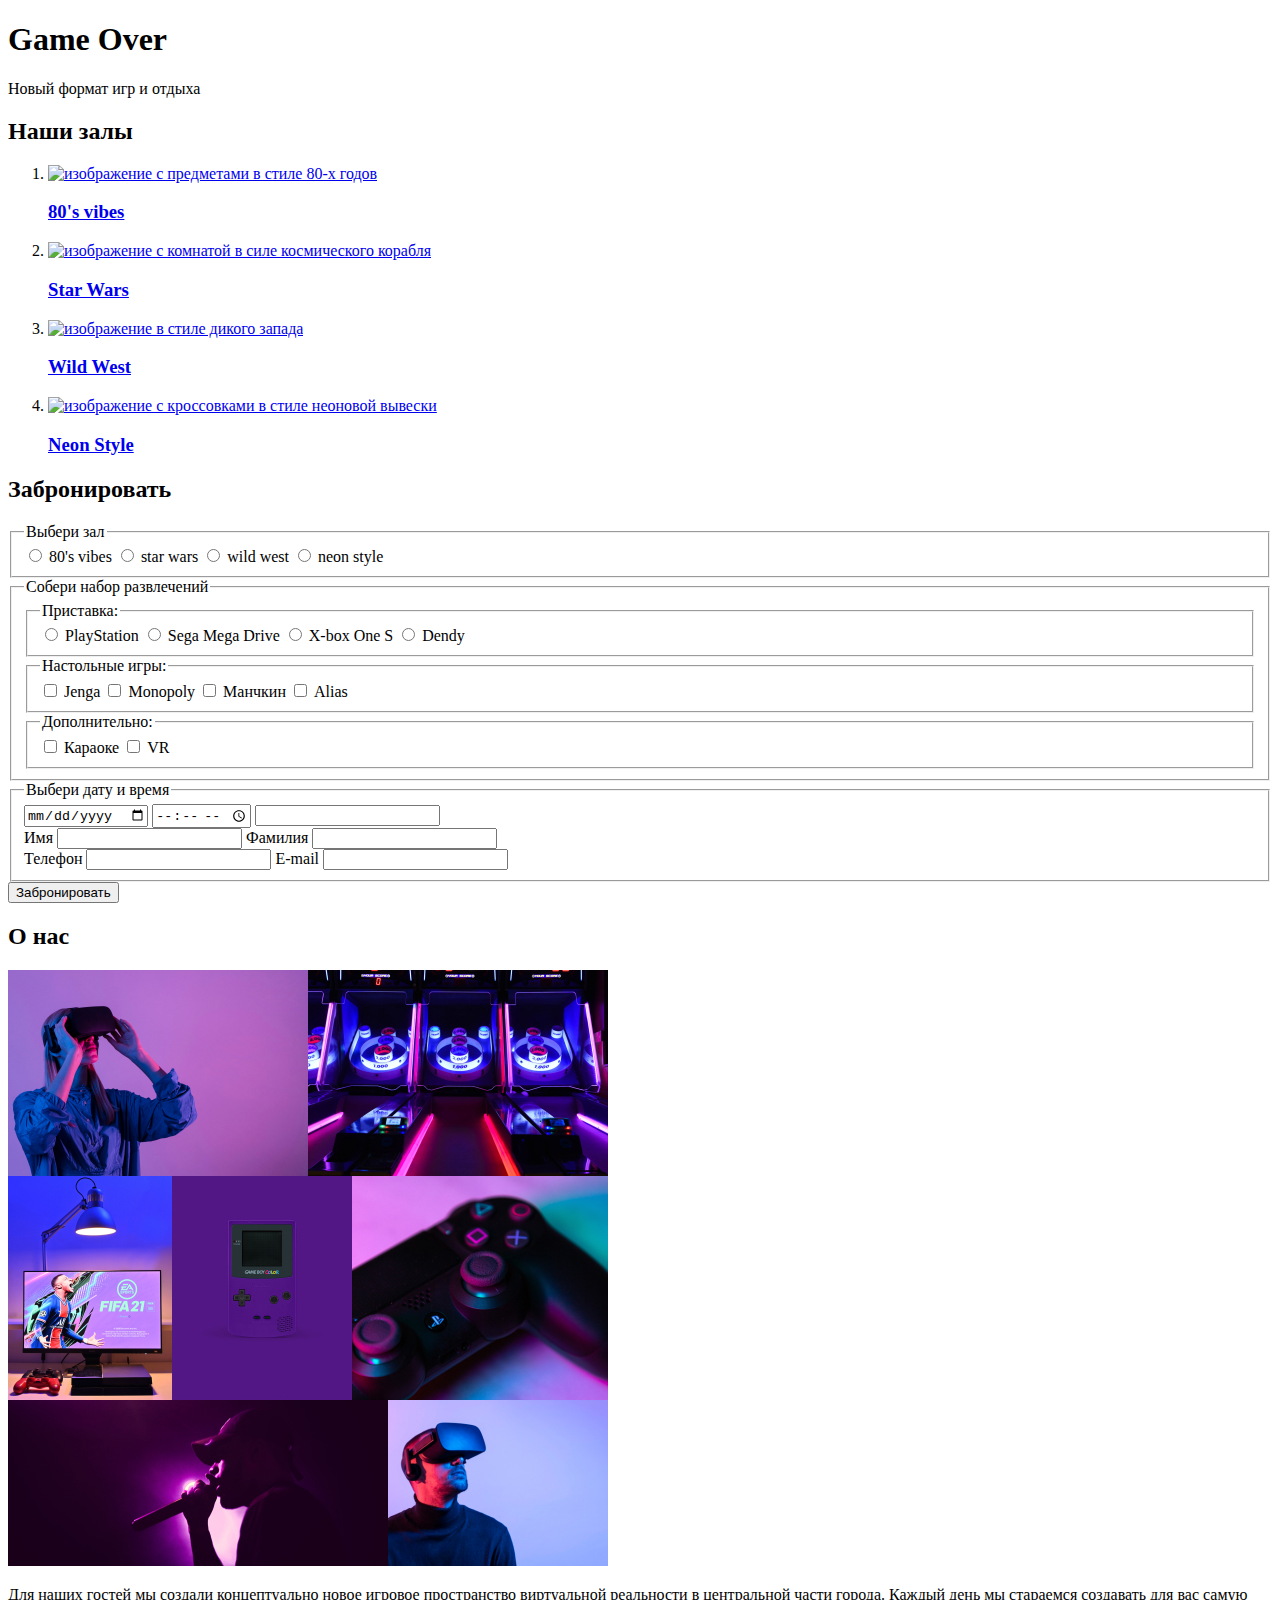
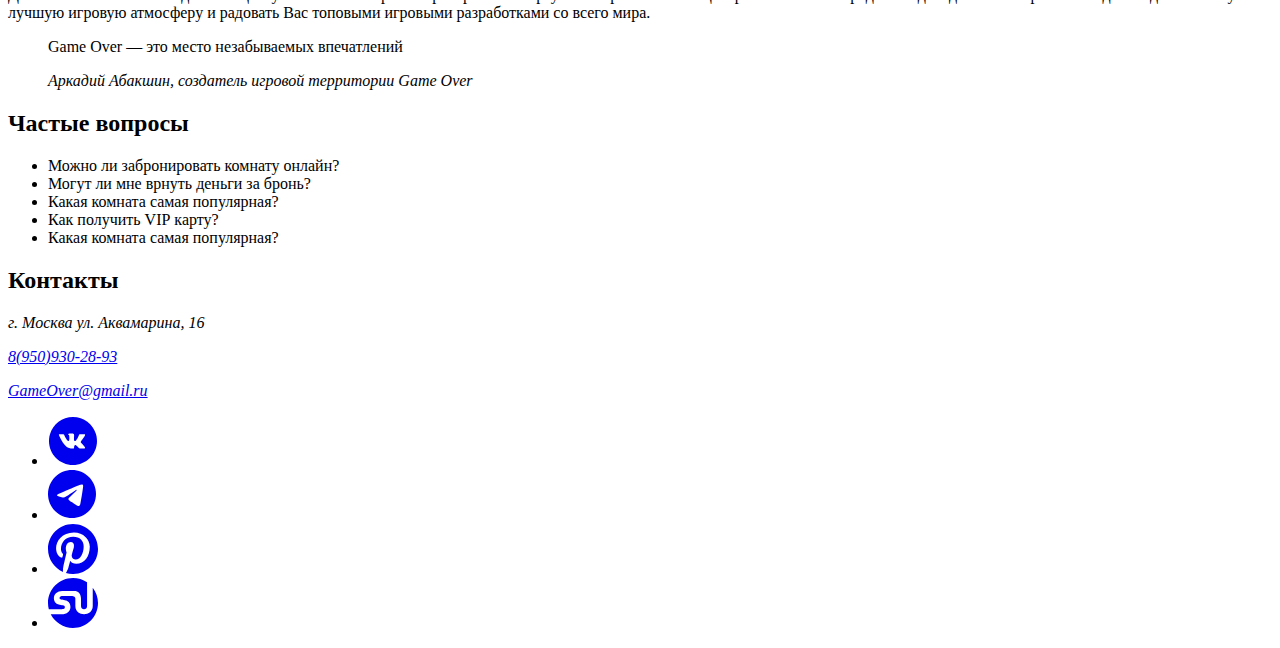
==== index.html @ f673a7e8 "commit" ====
<!DOCTYPE html>
<html lang="ru">

<head>
  <meta charset="utf-8">
  <link type="image/svg+xml" rel="icon" href="./image/favicon.svg">
  <title>Game Over - игровое пространство виртуальной реальности</title>
  <link rel="stylesheet" href="./styles/style.css">
</head>

<body>
  <header class="header">
    <div class="container">
      <!--здесь будет меню-->
    </div>
  </header>

  <main>
    <section class="hero">
      <div class=" container hero__container">
        <h1 class="hero__title">Game Over</h1>
        <p class="hero__description">Новый формат игр и отдыха</p>
      </div>
    </section>

    <section class="halls">
      <div class="container">
        <h2 class="halls__title">Наши залы</h2>

        <ol class="halls__list">
          <li class="halls__item card">
            <a class="card__link" href="./halls/vibes.html">
              <img class="card__image" src="./image/halls_vibes.jpg" alt=" изображение с предметами в стиле 80-х годов" width="1180" height="710">
              <h3 class="card__title" lang="en">80's vibes</h3>
            </a>
          </li>
  
          <li class="halls__item card">
            <a class="card__link" href="./halls/starwars.html">
              <img class="card__image" src="./image/halls_starwars.jpg" alt=" изображение с комнатой в силе космического корабля" width="1180" height="710">
              <h3 class="card__title" lang="en">Star Wars</h3>
              </a>
          </li>
  
          <li class="halls__item card">
            <a class="card__link" href="./halls/wildwest.html">
              <img class="card__image" src="./image/halls_wildwest.jpg" alt=" изображение в стиле дикого запада" width="1180" height="710">
              <h3 class="card__title" lang="en">Wild West</h3>
              </a>
          </li>
  
          <li class="halls__item card">
            <a class="card__link" href="./halls/neon.html">
              <img class="card__image" src="./image/halls_neon.jpg" alt=" изображение с кроссовками в стиле неоновой вывески" width="1180" height="710">
              <h3 class="card__title" lang="en">Neon Style</h3>
              </a>
          </li>
        </ol>
      </div>
    </section>

    <section class="reservation">
      <div class="container">
        <h2 class="reservation__title">Забронировать</h2>

        <form  class="reservation__form" action="https://jsonplaceholder.typicode.com/posts" method="POST">
  
          <fieldset class="halls-choice">
            <legend class="halls-choice__title">Выбери зал</legend>
  
            <input class="halls-choice__input" type="radio" id="80s-room" name="room" value="80s-vibes">
            <label class="halls-choice__label" for="80s-room" lang="en">80's vibes</label>
  
            <input class="halls-choice__input" type="radio" id="star-room" name="room" value="star-wars">
            <label class="halls-choice__label" for="star-room" lang="en">star wars</label>
  
            <input class="halls-choice__input" type="radio" id="wild-room" name="room" value="wild-west">
            <label class="halls-choice__label" for="wild-room" lang="en">wild west</label>
  
            <input class="halls-choice__input" type="radio" id="neon-room" name="room" value="neon-style">
            <label class="halls-choice__label" for="neon-room" lang="en">neon style</label>
          </fieldset>
  
          <fieldset class="amusement-choice">
            <legend class="amusement-choice__title">Собери набор развлечений</legend>
            <fieldset class="console">
              <legend class="console__title">Приставка:</legend>
  
              <input class="console__input" type="radio" id="ps-console" name="game-console" value="play-station">
              <label class="console__label" for="ps-console" lang="en">PlayStation</label>
  
              <input class="console__input" type="radio" id="sega-console" name="game-console" value="sega">
              <label class="console__label" for="sega-console" lang="en">Sega Mega Drive</label>
  
              <input class="console__input" type="radio" id="xbox-console" name="game-console" value="x-box">
              <label class="console__label" for="xbox-console" lang="en">X-box One S</label>
  
              <input class="console__input" type="radio" id="dendy-console" name="game-console" value="dendy">
              <label class="console__label" for="dendy-console" lang="en">Dendy</label>
            </fieldset>
  
            <fieldset class="tabletop-game">
              <legend class="tabletop-game__title">Настольные игры:</legend>
  
              <input class="tabletop-game__input" type="checkbox" id="jenga-game" name="tabletop-game" value="jenga">
              <label class="tabletop-game__label" for="jenga-game" lang="en">Jenga</label>
  
              <input class="tabletop-game__input" type="checkbox" id="monopoly-game" name="tabletop-game" value="monopoly">
              <label class="tabletop-game__label" for="monopoly-game" lang="en">Monopoly</label>
  
              <input class="tabletop-game__input" type="checkbox" id="munchkin-game" name="tabletop-game" value="munchkin">
              <label class="tabletop-game__label" for="munchkin-game">Манчкин</label>
  
              <input class="tabletop-game__input" type="checkbox" id="alias-game" name="tabletop-game" value="alias">
              <label class="tabletop-game__label" for="alias-game" lang="en">Alias</label>
            </fieldset>
  
            <fieldset class="extra">
              <legend class="extra__title">Дополнительно:</legend>
  
              <input class="extra__input" type="checkbox" id="karaoke-extra" name="extra" value="karaoke">
              <label class="extra__label" for="karaoke-extra">Караоке</label>
  
              <input class="extra__input" type="checkbox" id="vr-extra" name="extra" value="vr">
              <label class="extra__label" for="vr-extra" lang="en">VR</label>
            </fieldset>
          </fieldset>
  
          <fieldset class="date-choice">
            <legend class="date-choice__title">Выбери дату и время</legend>
  
            <div class="date-choice__date">
              <input class="date-choice__date__input" type="date" name="date" required>
              <input class="date-choice__date__input" type="time" name="time" required>
              <input class="date-choice__date__input" type="number" name="person-number" required>
            </div>
  
            <div class="date-choice__name">
              <label class="date-choice__name__label" for="name">Имя</label>
              <input class="date-choice__name__input" type="text" id="name" name="name" required>
  
              <label class="date-choice__name__label" for="surname">Фамилия</label>
              <input class="date-choice__name__input" type="text" id="surname" name="surname" required>
            </div>
  
            <div class="date-choice__contacts">
              <label class="date-choice__contacts__label" for="tel">Телефон</label>
              <input class="date-choice__contacts__input" type="tel" id="tel" name="tel" required>
  
              <label class="date-choice__contacts__label" for="email" lang="en">E-mail</label>
              <input class="date-choice__contacts__input" type="email" id="email" name="email" required>
            </div>
          </fieldset>
  
          <button class="reservation__form__button" type="submit">Забронировать</button>
        </form>
      </div>
    </section>

    <section class="about">
      <div class="container">
        <h2 class="about__title">О нас</h2>

        <img class="about__image" src="./image/about_collage.jpg" alt="коллаж с изображениями игровых приставок и людей" width="600" height="596"> 

        <div class="about__description">
          <p class="about__text">Для наших гостей мы создали концептуально новое игровое пространство виртуальной реальности в центральной части города.
          
          Каждый день мы стараемся создавать для вас самую лучшую игровую атмосферу и радовать Вас топовыми игровыми разработками со всего мира.
          </p>
          
          <blockquote class="blockquote">
            <div class="blockquote__quote">
              <p class="quote"><span lang="en">Game Over</span> —
                это место 
                незабываемых 
                впечатлений
              </p>
            </div>
  
            <div class="blockquote__cite">
              <cite class="cite">Аркадий Абакшин,
                создатель игровой 
                территории <span class ="text-case" lang="en">Game Over</span></cite>
            </div>
          </blockquote>
        </div>
      </div>
    </section>

    <section class="faq">
      <div class="container">
        <h2 class="faq__title">Частые вопросы</h2>

        <ul class="faq__list">
          <li class="faq__item">Можно ли забронировать комнату онлайн?</li>
          <li class="faq__item">Могут ли мне врнуть деньги за бронь?</li>
          <li class="faq__item">Какая комната самая популярная?</li>
          <li class="faq__item">Как получить <span lang="en">VIP</span> карту?</li>
          <li class="faq__item">Какая комната самая популярная?</li>
        </ul>
      </div>
    </section>
  </main>

  <footer class="footer">
    <div class="container">
      <h2 class="footer__title">Контакты</h2>

      <address class="address">
        <p class="address__location">г. Москва
          ул. Аквамарина, 16</p>
        <p class="address__tel" ><a class="address__link" href="tel:89509302893">8(950)930-28-93</a></p>
        <p class="address__email" ><a class="address__link" href="mailto:gameover@gmail.ru" lang="en">GameOver@gmail.ru</a></p>
      </address>
  
      <div class="social">
        <ul class="social__list">
          <li class="social__item">
            <a class="social__link" href="https://vk.com" target="_blank">
              <svg width="50" height="50" viewbox="0 0 50 50" fill="currentColor" xmlns="http://www.w3.org/2000/svg">
                <path d="M24.9999 1C11.7449 1 0.999878 11.745 0.999878 25C0.999878 38.255 11.7449 49 24.9999 49C38.2549 49 48.9999 38.255 48.9999 25C48.9999 11.745 38.2549 1 24.9999 1ZM34.2299 28.0775C34.2299 28.0775 36.3524 30.1725 36.8749 31.145C36.8899 31.165 36.8974 31.185 36.9024 31.195C37.1149 31.5525 37.1649 31.83 37.0599 32.0375C36.8849 32.3825 36.2849 32.5525 36.0799 32.5675H32.3299C32.0699 32.5675 31.5249 32.5 30.8649 32.045C30.3574 31.69 29.8574 31.1075 29.3699 30.54C28.6424 29.695 28.0124 28.965 27.3774 28.965C27.2967 28.9649 27.2166 28.9775 27.1399 29.0025C26.6599 29.1575 26.0449 29.8425 26.0449 31.6675C26.0449 32.2375 25.5949 32.565 25.2774 32.565H23.5599C22.9749 32.565 19.9274 32.36 17.2274 29.5125C13.9224 26.025 10.9474 19.03 10.9224 18.965C10.7349 18.5125 11.1224 18.27 11.5449 18.27H15.3324C15.8374 18.27 16.0024 18.5775 16.1174 18.85C16.2524 19.1675 16.7474 20.43 17.5599 21.85C18.8774 24.165 19.6849 25.105 20.3324 25.105C20.4538 25.1036 20.573 25.0727 20.6799 25.015C21.5249 24.545 21.3674 21.5325 21.3299 20.9075C21.3299 20.79 21.3274 19.56 20.8949 18.97C20.5849 18.5425 20.0574 18.38 19.7374 18.32C19.8669 18.1413 20.0375 17.9964 20.2349 17.8975C20.8149 17.6075 21.8599 17.565 22.8974 17.565H23.4749C24.5999 17.58 24.8899 17.6525 25.2974 17.755C26.1224 17.9525 26.1399 18.485 26.0674 20.3075C26.0449 20.825 26.0224 21.41 26.0224 22.1C26.0224 22.25 26.0149 22.41 26.0149 22.58C25.9899 23.5075 25.9599 24.56 26.6149 24.9925C26.7003 25.0461 26.799 25.0746 26.8999 25.075C27.1274 25.075 27.8124 25.075 29.6674 21.8925C30.2395 20.8681 30.7366 19.8037 31.1549 18.7075C31.1924 18.6425 31.3024 18.4425 31.4324 18.365C31.5283 18.3161 31.6347 18.2912 31.7424 18.2925H36.1949C36.6799 18.2925 37.0124 18.365 37.0749 18.5525C37.1849 18.85 37.0549 19.7575 35.0224 22.51L34.1149 23.7075C32.2724 26.1225 32.2724 26.245 34.2299 28.0775Z"/>
              </svg>              
            </a>
          </li>
  
          <li class="social__item">
            <a class="social__link" href="https://telegram.org" target="_blank">
              <svg width="50" height="50" viewbox="0 0 50 50" fill="currentColor" xmlns="http://www.w3.org/2000/svg">
                <path d="M47.9999 24C47.9999 30.3652 45.4713 36.4697 40.9704 40.9706C36.4696 45.4714 30.3651 48 23.9999 48C17.6347 48 11.5302 45.4714 7.02932 40.9706C2.52844 36.4697 -0.00012207 30.3652 -0.00012207 24C-0.00012207 17.6348 2.52844 11.5303 7.02932 7.02944C11.5302 2.52856 17.6347 0 23.9999 0C30.3651 0 36.4696 2.52856 40.9704 7.02944C45.4713 11.5303 47.9999 17.6348 47.9999 24ZM24.8609 17.718C22.5269 18.69 17.8589 20.7 10.8629 23.748C9.72888 24.198 9.13188 24.642 9.07788 25.074C8.98788 25.803 9.90288 26.091 11.1479 26.484L11.6729 26.649C12.8969 27.048 14.5469 27.513 15.4019 27.531C16.1819 27.549 17.0489 27.231 18.0059 26.571C24.5429 22.158 27.9179 19.929 28.1279 19.881C28.2779 19.845 28.4879 19.803 28.6259 19.929C28.7669 20.052 28.7519 20.289 28.7369 20.352C28.6469 20.739 25.0559 24.075 23.1989 25.803C22.6199 26.343 22.2089 26.724 22.1249 26.811C21.9399 27 21.7519 27.1861 21.5609 27.369C20.4209 28.467 19.5689 29.289 21.6059 30.633C22.5869 31.281 23.3729 31.812 24.1559 32.346C25.0079 32.928 25.8599 33.507 26.9639 34.233C27.2429 34.413 27.5129 34.608 27.7739 34.794C28.7669 35.502 29.6639 36.138 30.7649 36.036C31.4069 35.976 32.0699 35.376 32.4059 33.576C33.2009 29.325 34.7639 20.118 35.1239 16.323C35.1458 16.0075 35.1328 15.6906 35.0849 15.378C35.0566 15.1258 34.9346 14.8934 34.7429 14.727C34.4699 14.5386 34.1445 14.4409 33.8129 14.448C32.9129 14.463 31.5239 14.946 24.8609 17.718Z"/>
              </svg>              
            </a>
          </li>
  
          <li class="social__item">
            <a class="social__link" href="https://ru.pinterest.com/" target="_blank">
              <svg width="50" height="50" viewbox="0 0 50 50" fill="currentColor" xmlns="http://www.w3.org/2000/svg">
                <path d="M25.0005 0C11.1947 0 -0.000152588 11.1936 -0.000152588 25.0006C-0.000152588 35.2378 6.15562 44.0314 14.9646 47.8981C14.8941 46.1526 14.9511 44.0558 15.3998 42.159C15.8806 40.1282 18.6165 28.5359 18.6165 28.5359C18.6165 28.5359 17.8178 26.9397 17.8178 24.5808C17.8178 20.8763 19.9652 18.1077 22.6383 18.1077C24.912 18.1077 26.0107 19.8154 26.0107 21.8609C26.0107 24.1468 24.5537 27.5635 23.8037 30.7327C23.1768 33.3859 25.1338 35.5481 27.7498 35.5481C32.4864 35.5481 35.6761 29.4647 35.6761 22.2558C35.6761 16.7782 31.9864 12.6769 25.2742 12.6769C17.6902 12.6769 12.9659 18.3321 12.9659 24.6487C12.9659 26.8282 13.6082 28.3635 14.6146 29.5513C15.0768 30.0981 15.1409 30.318 14.9736 30.9462C14.8537 31.4058 14.5781 32.5128 14.4646 32.9519C14.2986 33.5853 13.7857 33.8109 13.2127 33.5776C9.71972 32.1513 8.0928 28.3263 8.0928 24.0263C8.0928 16.9237 14.0819 8.40898 25.9601 8.40898C35.5056 8.40898 41.7877 15.316 41.7877 22.732C41.7877 32.5378 36.3351 39.8647 28.2979 39.8647C25.5998 39.8647 23.0607 38.4051 22.1909 36.7487C22.1909 36.7487 20.7396 42.5077 20.4325 43.6218C19.9024 45.5494 18.8646 47.4763 17.9159 48.9769C20.2162 49.6571 22.6024 50.0025 25.0011 50.0026C38.8063 50.0013 49.9998 38.8071 49.9998 25.0006C49.9998 11.1936 38.8063 0 25.0005 0Z"/>
              </svg>
            </a>
          </li>
  
          <li class="social__item">
            <a class="social__link" href="https://www.stumbleupon.com/" target="_blank">
              <svg width="50" height="50" viewbox="0 0 50 50" fill="currentColor" xmlns="http://www.w3.org/2000/svg">
                <path fill-rule="evenodd" clip-rule="evenodd" d="M44.7441 9.66919C48.1583 14.0494 50.0085 19.4463 49.9999 24.9999C49.9999 38.8051 38.805 49.9999 25.0006 49.9999C15.2871 49.9999 6.86597 44.4576 2.72751 36.3647H13.6237C18.816 36.3647 22.4429 33.566 22.4429 29.0923C22.4429 19.6108 11.5051 23.4737 11.5051 20.1089C11.5051 18.4878 12.8057 17.898 15.1858 17.898H22.7692C24.8711 17.898 27.3435 18.275 27.3435 20.5685V28.1243C27.3435 33.5955 31.6159 36.364 36.0441 36.364C40.548 36.364 44.7435 33.5955 44.7435 28.1243V9.66919H44.7441Z"/>
                <path fill-rule="evenodd" clip-rule="evenodd" d="M25.0005 2.43241e-05C30.0173 -0.00698868 34.919 1.50262 39.0626 4.33079V28.3013C39.0626 29.9628 37.7037 31.3224 36.0447 31.3224C34.3838 31.3224 33.0261 29.9628 33.0261 28.3013V21.1186C33.0261 15.3846 30.1242 12.9994 26.3447 12.9994H14.0441C9.59088 12.9994 5.89665 15.834 5.89665 20.3289C5.89665 22.6289 6.8819 25.9994 11.5415 26.8353C15.337 27.5186 16.8351 27.3199 16.8351 29.3506C16.8351 31.3224 14.6261 31.3224 11.7101 31.3224H0.808189C0.269676 29.2582 -0.0019826 27.1334 -0.000143311 25C-0.000143311 11.1981 11.196 2.43241e-05 25.0005 2.43241e-05Z"/>
              </svg>
            </a>
          </li>
        </ul>
      </div>
    </div>
  </footer>
</body>
</html>
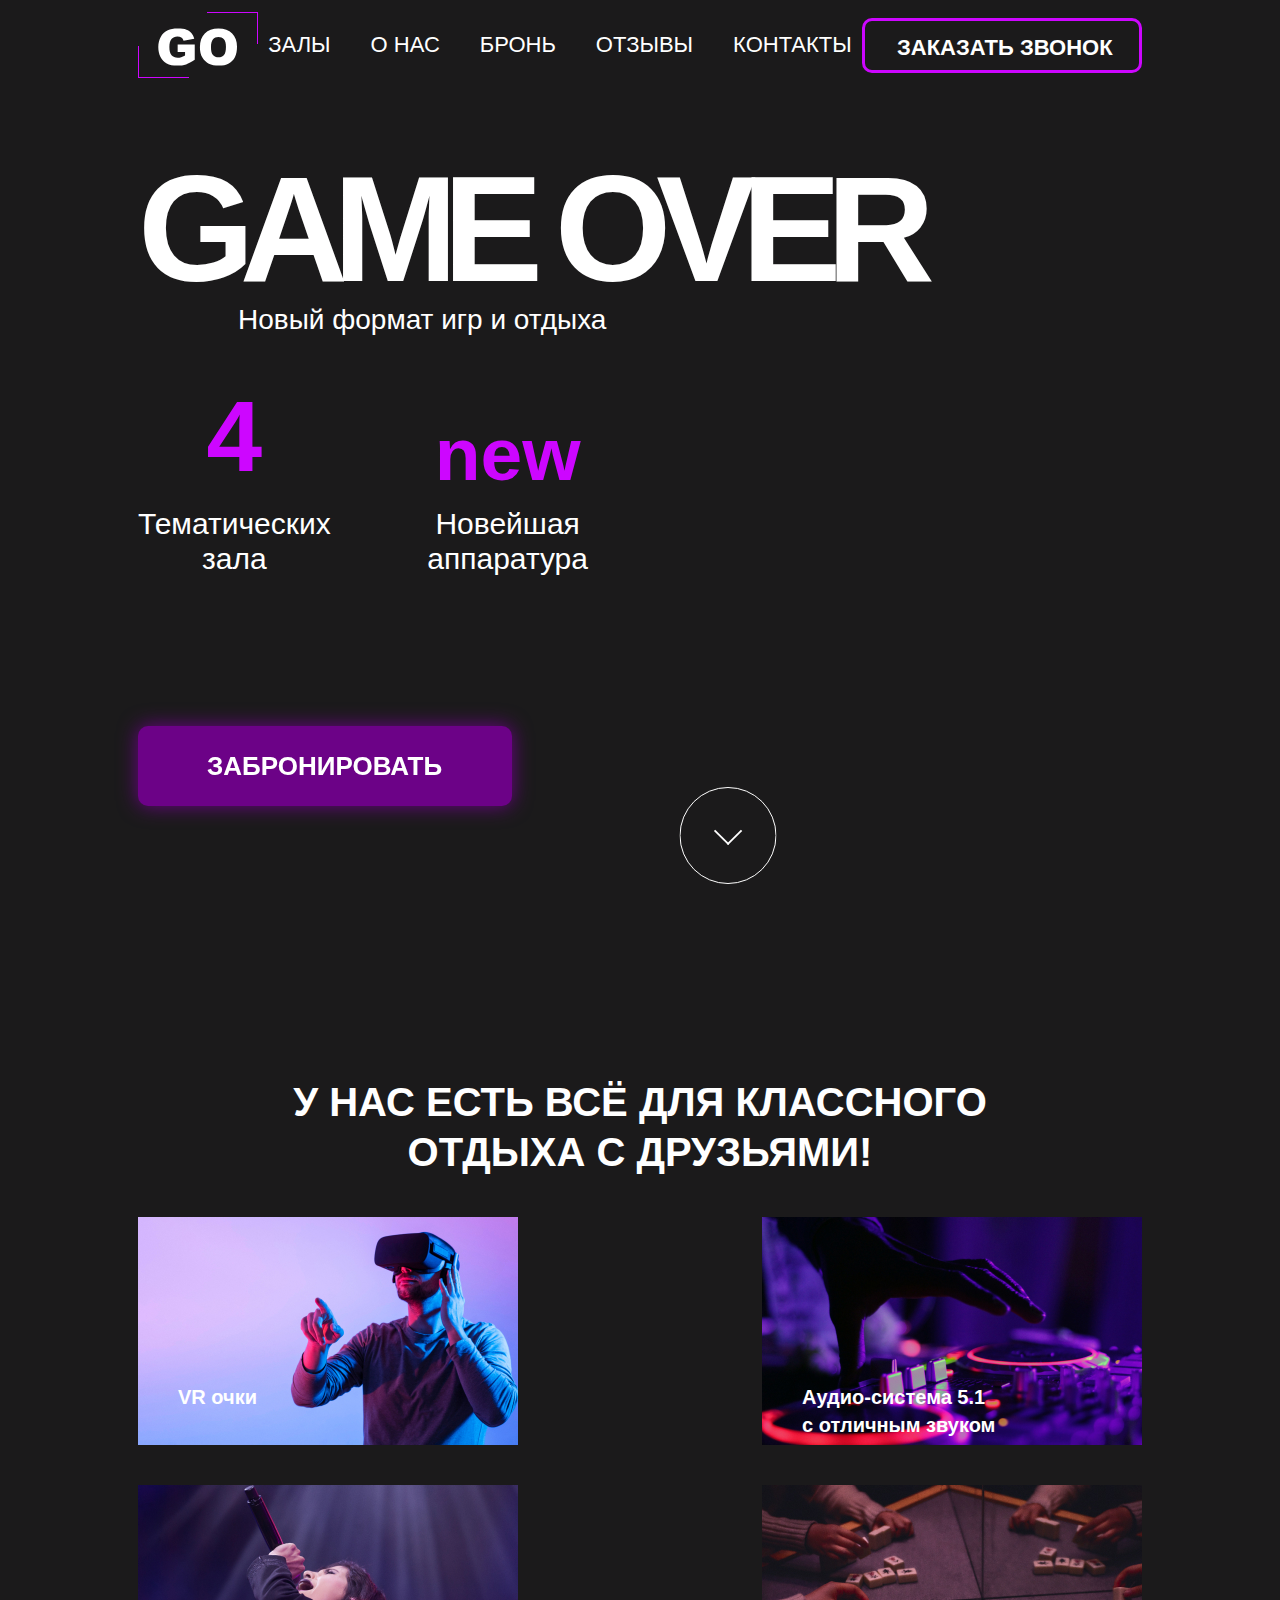
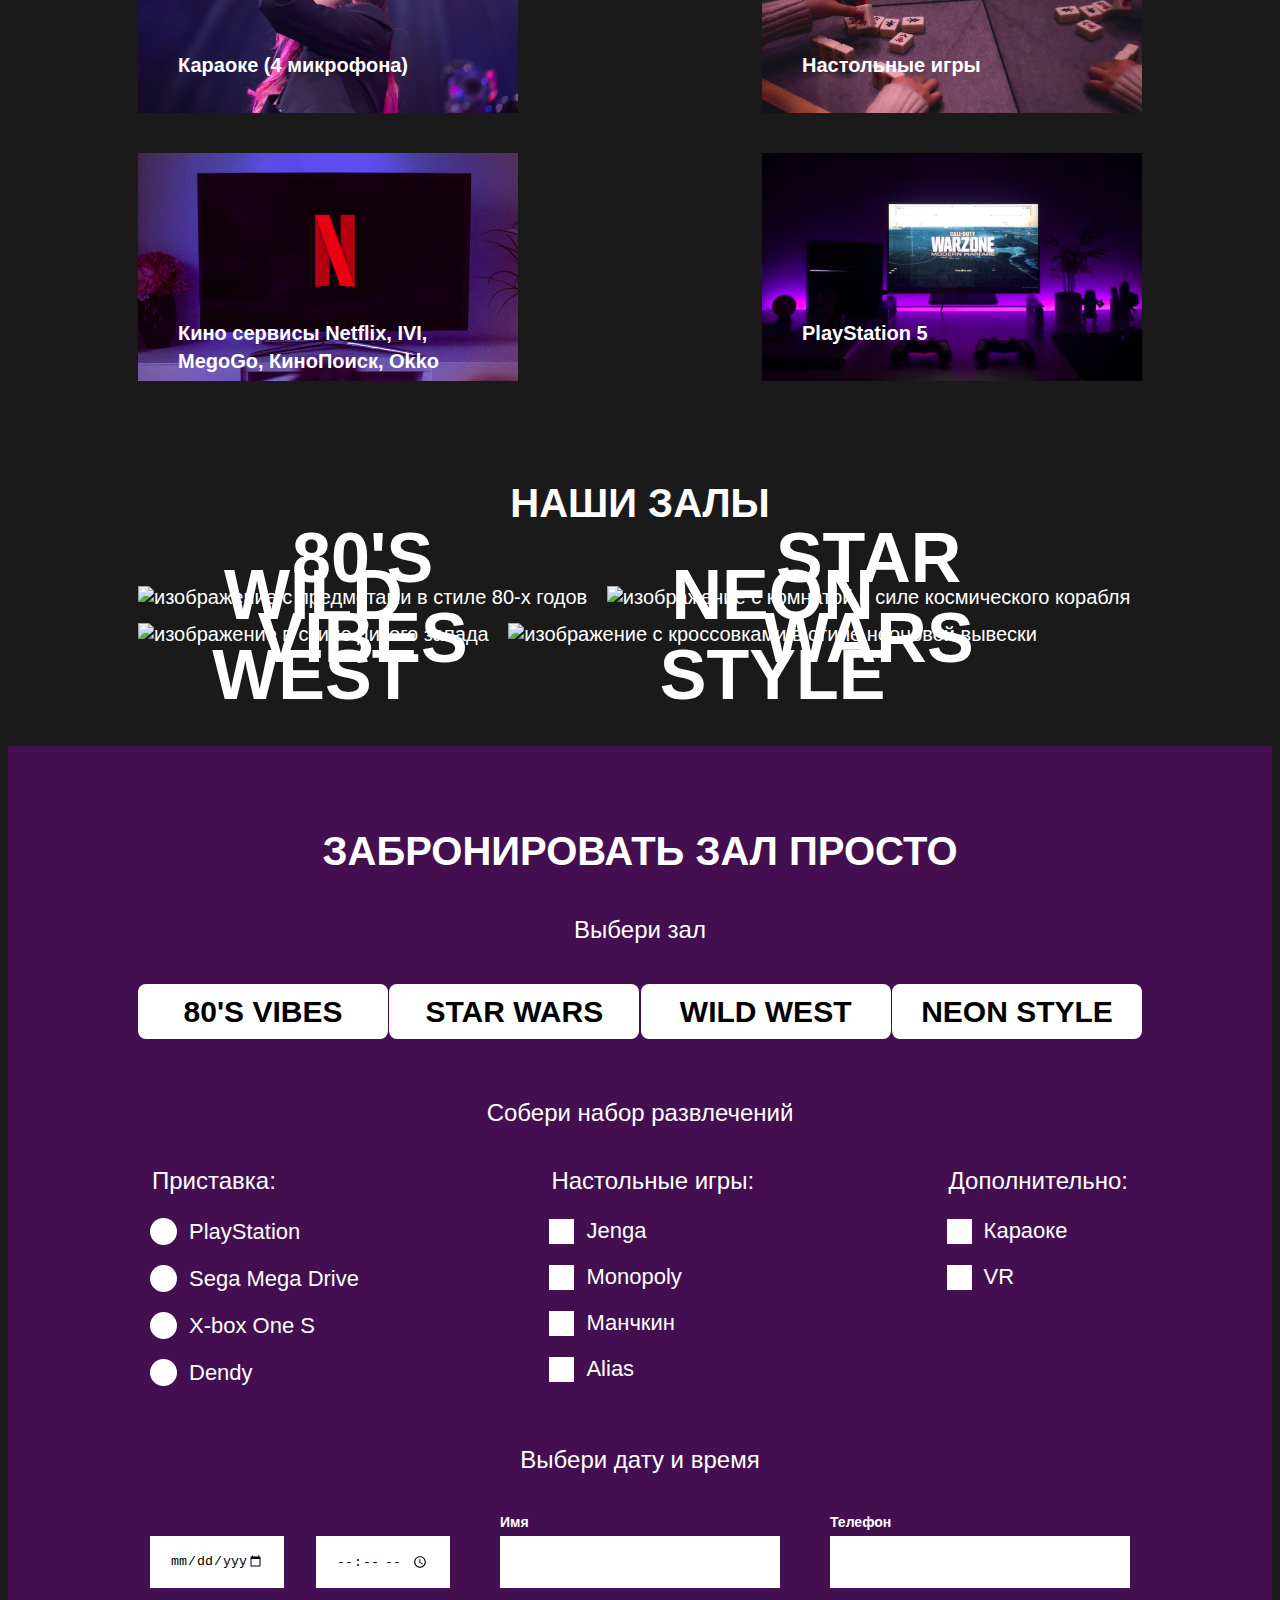
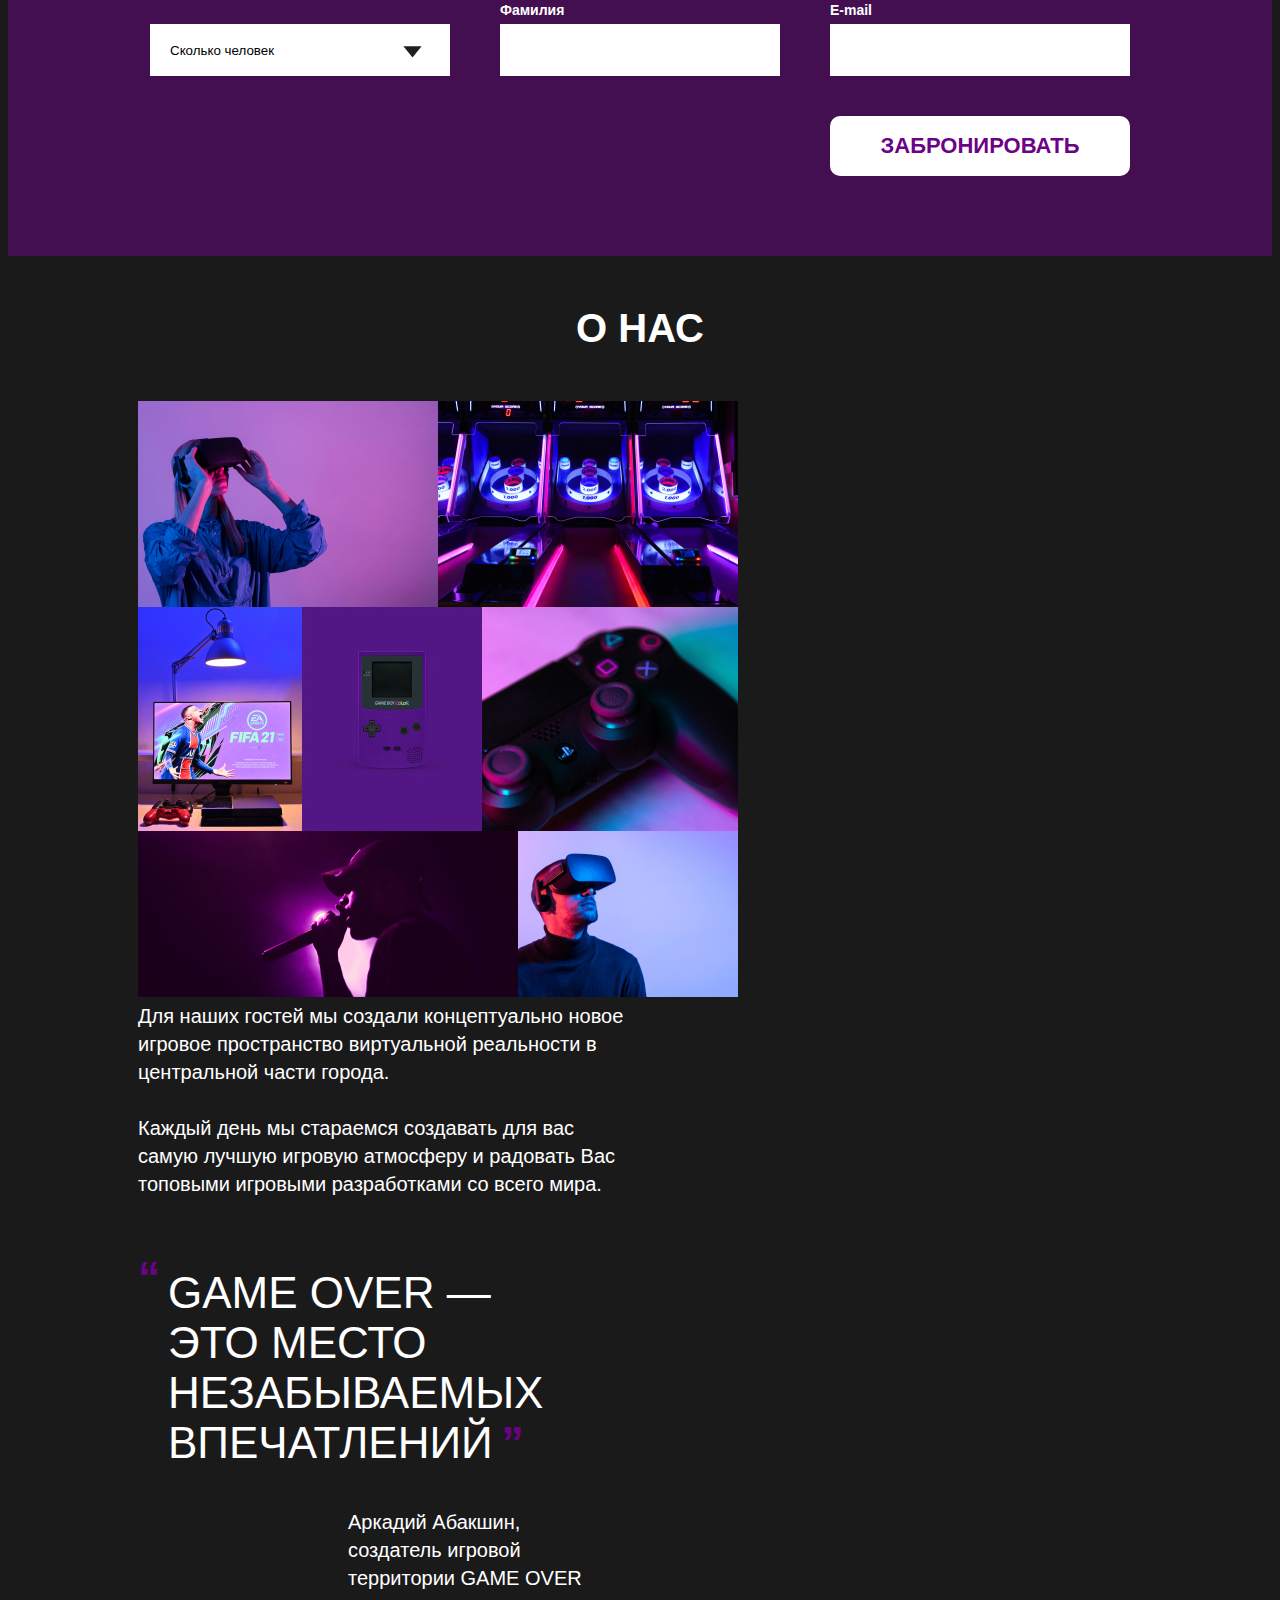
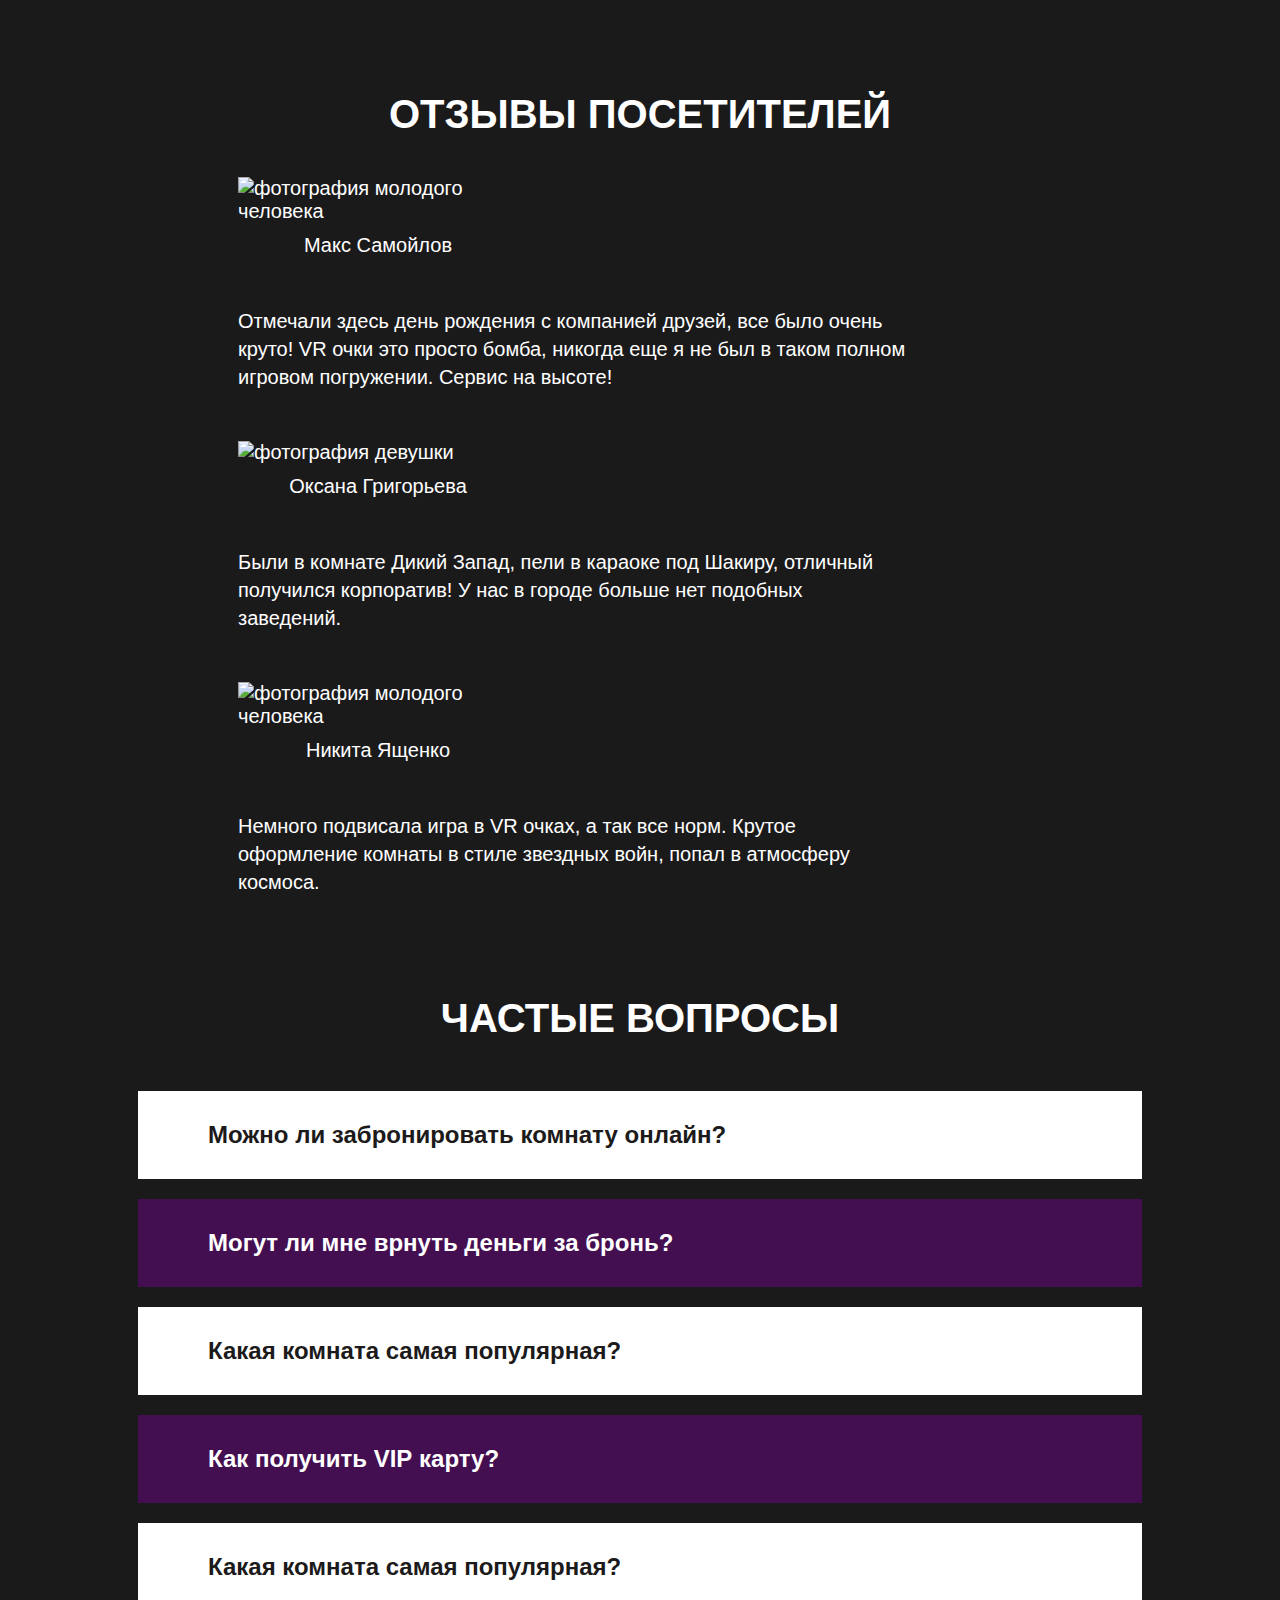
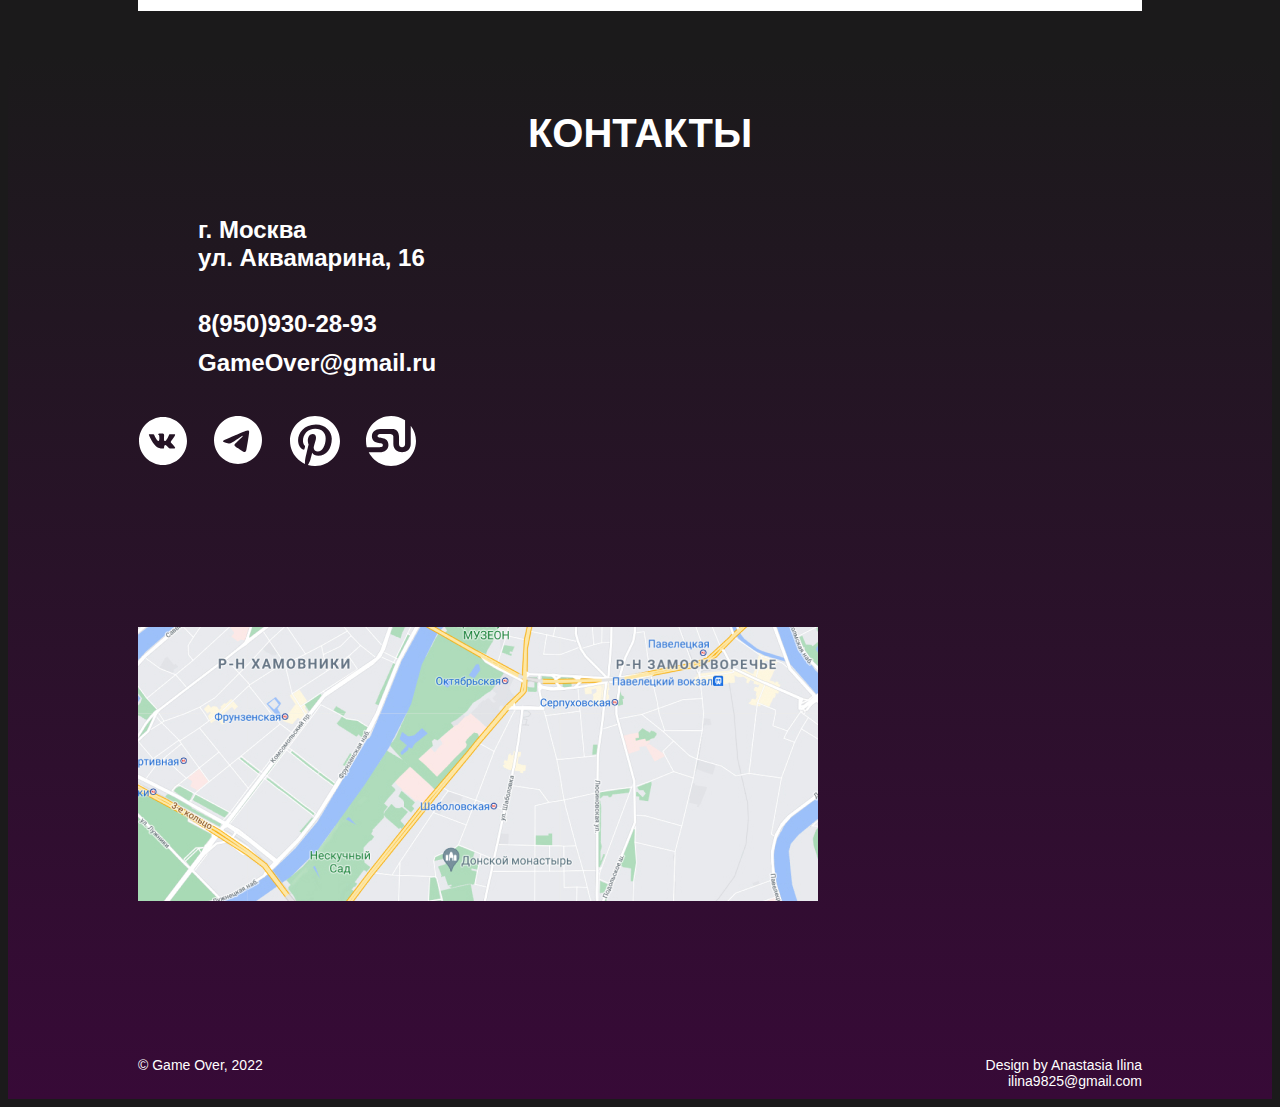
==== commit c86c6f35: "commit" ====
--- a/index.html
+++ b/index.html
@@ -10,20 +10,109 @@
 
 <body>
   <header class="header">
-    <div class="container">
-      <!--здесь будет меню-->
+    <div class="container header__container">
+      <img class="header__logo" src="./image/header_logo.svg" alt="логотип сайта" width="120" height="66">
+
+      <nav class="header__navigation navigation">
+        <ul class="navigation__list">
+          <li class="navigation__item"><a class="navigation__link" href="#navigation-halls">Залы</a></li>
+          <li class="navigation__item"><a class="navigation__link" href="#navigation-about">О нас</a></li>
+          <li class="navigation__item"><a class="navigation__link" href="#navigation-reservation">Бронь</a></li>
+          <li class="navigation__item"><a class="navigation__link" href="#navigation-feedback">Отзывы</a></li>
+          <li class="navigation__item"><a class="navigation__link" href="#navigation-contacts">Контакты</a></li>
+        </ul>
+      </nav>
+
+      <button class="header__button">Заказать звонок</button>
     </div>
   </header>
 
   <main>
     <section class="hero">
-      <div class=" container hero__container">
+      <div class="container hero__container">
         <h1 class="hero__title">Game Over</h1>
         <p class="hero__description">Новый формат игр и отдыха</p>
-      </div>
-    </section>
-
-    <section class="halls">
+
+        <div class="hero__content content">
+          <div class="content__container">
+            <p class="content__text content__text_4">4</p>
+            <p class="content__text">Тематических
+              зала</p>
+          </div>
+
+          <div class="content__container">
+            <p class="content__text content__text_new">new</p>
+            <p class="content__text">Новейшая
+              аппаратура</p>
+          </div>
+
+          <a class="content__button" href="#navigation-reservation">Забронировать</a>
+        </div>
+
+        <button class="hero__down-button">
+          <svg width="97" height="97" viewbox="0 0 97 97" fill="none" xmlns="http://www.w3.org/2000/svg">
+            <circle cx="48.5" cy="48.5" r="48" stroke="white"/>
+            <rect x="34.4255" y="43.9162" width="1.82001" height="20.0201" transform="rotate(-44.9975 34.4255 43.9162)" fill="white"/>
+            <rect x="48.5807" y="58.0737" width="1.82001" height="20.0201" transform="rotate(-134.997 48.5807 58.0737)" fill="white"/>
+            </svg>            
+        </button>
+      </div>
+    </section>
+
+    <section class="rest">
+      <div class="container">
+        <h2 class="rest__title">У нас есть всё для классного
+          отдыха с друзьями!</h2>
+
+        <ul class="rest__list">
+          <li class="rest__item">
+            <figure class="rest__figure figure">
+              <img class="figure__image" src="./image/rest_vr.jpg" alt="человек в очках виртуальной реальности" width="380" height="228">
+              <figcaption class="figure__text"><span lang="en">VR</span> очки</figcaption>
+            </figure>
+          </li>
+      
+          <li class="rest__item">
+            <figure class="rest__figure figure">
+              <img class="figure__image" src="./image/rest_audio.jpg" alt="диджейский пульт" width="380" height="228">
+              <figcaption class="figure__text">Аудио-система 5.1
+                с отличным звуком</figcaption>
+            </figure>
+          </li>
+      
+          <li class="rest__item">
+            <figure class="rest__figure figure">
+              <img class="figure__image" src="./image/rest_micro.jpg" alt="человек, поющий в караоке" width="380" height="228">
+              <figcaption class="figure__text">Караоке (4 микрофона)</figcaption>
+            </figure>
+          </li>
+      
+          <li class="rest__item">
+            <figure class="rest__figure figure">
+              <img class="figure__image" src="./image/rest_game.jpg" alt="настольная игра в маджонг" width="380" height="228">
+              <figcaption class="figure__text">Настольные игры</figcaption>
+            </figure>
+          </li>
+      
+          <li class="rest__item">
+            <figure class="rest__figure figure">
+              <img class="figure__image" src="./image/rest_netflix.jpg" alt="монитор с логотипом киносервиса Netflix" width="380" height="228">
+              <figcaption class="figure__text">Кино сервисы <span lang="en">Netflix, IVI,
+                MegoGo,</span> КиноПоиск, <span lang="en">Okko</span></figcaption>
+            </figure>
+          </li>
+      
+          <li class="rest__item">
+            <figure class="rest__figure figure">
+              <img class="figure__image" src="./image/rest_sony.jpg" alt="игровая приставка PlayStation" width="380" height="228">
+              <figcaption class="figure__text" lang ="en">PlayStation 5</figcaption>
+            </figure>
+          </li>
+        </ul>
+      </div>
+    </section>
+
+    <section class="halls" id="navigation-halls">
       <div class="container">
         <h2 class="halls__title">Наши залы</h2>
 
@@ -31,37 +120,41 @@
           <li class="halls__item card">
             <a class="card__link" href="./halls/vibes.html">
               <img class="card__image" src="./image/halls_vibes.jpg" alt=" изображение с предметами в стиле 80-х годов" width="1180" height="710">
-              <h3 class="card__title" lang="en">80's vibes</h3>
+              <h3 class="card__title" lang="en">80's
+                vibes</h3>
             </a>
           </li>
-  
+
           <li class="halls__item card">
             <a class="card__link" href="./halls/starwars.html">
               <img class="card__image" src="./image/halls_starwars.jpg" alt=" изображение с комнатой в силе космического корабля" width="1180" height="710">
-              <h3 class="card__title" lang="en">Star Wars</h3>
-              </a>
-          </li>
-  
+              <h3 class="card__title" lang="en">Star
+                Wars</h3>
+            </a>
+          </li>
+
           <li class="halls__item card">
             <a class="card__link" href="./halls/wildwest.html">
               <img class="card__image" src="./image/halls_wildwest.jpg" alt=" изображение в стиле дикого запада" width="1180" height="710">
-              <h3 class="card__title" lang="en">Wild West</h3>
-              </a>
-          </li>
-  
+              <h3 class="card__title" lang="en">Wild
+                West</h3>
+            </a>
+          </li>
+
           <li class="halls__item card">
             <a class="card__link" href="./halls/neon.html">
               <img class="card__image" src="./image/halls_neon.jpg" alt=" изображение с кроссовками в стиле неоновой вывески" width="1180" height="710">
-              <h3 class="card__title" lang="en">Neon Style</h3>
-              </a>
+              <h3 class="card__title" lang="en">Neon
+                Style</h3>
+            </a>
           </li>
         </ol>
       </div>
     </section>
 
-    <section class="reservation">
+    <section class="reservation" id="navigation-reservation">
       <div class="container">
-        <h2 class="reservation__title">Забронировать</h2>
+        <h2 class="reservation__title">Забронировать зал просто</h2>
 
         <form  class="reservation__form" action="https://jsonplaceholder.typicode.com/posts" method="POST">
   
@@ -126,38 +219,57 @@
             </fieldset>
           </fieldset>
   
-          <fieldset class="date-choice">
-            <legend class="date-choice__title">Выбери дату и время</legend>
-  
-            <div class="date-choice__date">
-              <input class="date-choice__date__input" type="date" name="date" required>
-              <input class="date-choice__date__input" type="time" name="time" required>
-              <input class="date-choice__date__input" type="number" name="person-number" required>
-            </div>
-  
-            <div class="date-choice__name">
-              <label class="date-choice__name__label" for="name">Имя</label>
-              <input class="date-choice__name__input" type="text" id="name" name="name" required>
-  
-              <label class="date-choice__name__label" for="surname">Фамилия</label>
-              <input class="date-choice__name__input" type="text" id="surname" name="surname" required>
-            </div>
-  
-            <div class="date-choice__contacts">
-              <label class="date-choice__contacts__label" for="tel">Телефон</label>
-              <input class="date-choice__contacts__input" type="tel" id="tel" name="tel" required>
-  
-              <label class="date-choice__contacts__label" for="email" lang="en">E-mail</label>
-              <input class="date-choice__contacts__input" type="email" id="email" name="email" required>
-            </div>
-          </fieldset>
-  
-          <button class="reservation__form__button" type="submit">Забронировать</button>
+          <div class="date-choice-container">
+            <fieldset class="date-choice">
+              <legend class="date-choice__title">Выбери дату и время</legend>
+    
+              <div class="date-choice__date">
+                <input class="date-choice__date__date-input" type="date" name="date" required>
+                <input class="date-choice__date__time-input" type="time" name="time" required>
+  
+                <label class="date-choice__date__label">
+                  <select class="date-choice__date__select" name="person-number" required>
+                    <option value="">Сколько человек</option>
+                    <option value="1-5">1 - 5</option>
+                    <option value="5-10">5 - 10</option>
+                    <option value="10-15">10 - 15</option>
+                    <option value="more then 15">больше 15</option>
+                  </select>
+                </label>
+              </div>
+  
+              <div class="date-choice__name">
+                <div>
+                  <label class="date-choice__name__label" for="name">Имя</label>
+                  <input class="date-choice__name__input" type="text" id="name" name="name" required>
+                </div>
+    
+                <div>
+                  <label class="date-choice__name__label" for="surname">Фамилия</label>
+                  <input class="date-choice__name__input" type="text" id="surname" name="surname" required>
+                </div>
+              </div>
+  
+              <div class="date-choice__contacts">
+                <div>
+                  <label class="date-choice__contacts__label" for="tel">Телефон</label>
+                  <input class="date-choice__contacts__input" type="tel" id="tel" name="tel" required>
+                </div>
+    
+                <div>
+                  <label class="date-choice__contacts__label" for="email" lang="en">E-mail</label>
+                  <input class="date-choice__contacts__input" type="email" id="email" name="email" required>
+                </div>
+              </div>
+            </fieldset>
+  
+            <button class="reservation__form__button" type="submit">Забронировать</button>  
+          </div>
         </form>
       </div>
     </section>
 
-    <section class="about">
+    <section class="about" id="navigation-about">
       <div class="container">
         <h2 class="about__title">О нас</h2>
 
@@ -188,6 +300,38 @@
       </div>
     </section>
 
+    <section class="feedback" id="navigation-feedback">
+      <div class="container feedback__container">
+        <h2 class="feedback__title">Отзывы посетителей</h2><div class="feedback__item__container"></div>
+
+        <ul class="feedback__list">
+          <li class="feedback__item">
+            <figure class="feedback__author author">
+              <img class="author__image" src="./image/feedback_person_01.png" alt="фотография молодого человека" width="280" height="280">
+              <figcaption class="author__name">Макс Самойлов</figcaption>
+            </figure>
+            <p class="feedback__text">Отмечали здесь день рождения с компанией друзей, все было очень круто! <span lang="en">VR</span> очки это просто бомба, никогда еще я не был в таком полном игровом погружении. Сервис на высоте!</p>
+          </li>
+
+          <li class="feedback__item">
+            <figure class="feedback__author author">
+              <img class="author__image" src="./image/feedback_person_02.png" alt="фотография девушки" width="280" height="280">
+              <figcaption class="author__name">Оксана Григорьева</figcaption>
+            </figure>
+            <p class="feedback__text">Были в комнате Дикий Запад, пели в караоке под Шакиру, отличный получился корпоратив! У нас в городе больше нет подобных заведений.</p>
+          </li>
+
+          <li class="feedback__item">
+            <figure class="feedback__author author">
+              <img class="author__image" src="./image/feedback_person_03.png" alt="фотография молодого человека" width="280" height="280">
+              <figcaption class="author__name">Никита Ященко</figcaption>
+            </figure>
+            <p class="feedback__text">Немного подвисала игра в <span lang="en">VR</span> очках, а так все норм. Крутое оформление комнаты в стиле звездных войн, попал в атмосферу космоса.</p>
+          </li>
+        </ul>
+      </div>
+    </section>
+
     <section class="faq">
       <div class="container">
         <h2 class="faq__title">Частые вопросы</h2>
@@ -203,52 +347,62 @@
     </section>
   </main>
 
-  <footer class="footer">
+  <footer class="footer" id="navigation-contacts">
     <div class="container">
       <h2 class="footer__title">Контакты</h2>
 
-      <address class="address">
-        <p class="address__location">г. Москва
-          ул. Аквамарина, 16</p>
-        <p class="address__tel" ><a class="address__link" href="tel:89509302893">8(950)930-28-93</a></p>
-        <p class="address__email" ><a class="address__link" href="mailto:gameover@gmail.ru" lang="en">GameOver@gmail.ru</a></p>
-      </address>
-  
-      <div class="social">
-        <ul class="social__list">
-          <li class="social__item">
-            <a class="social__link" href="https://vk.com" target="_blank">
-              <svg width="50" height="50" viewbox="0 0 50 50" fill="currentColor" xmlns="http://www.w3.org/2000/svg">
-                <path d="M24.9999 1C11.7449 1 0.999878 11.745 0.999878 25C0.999878 38.255 11.7449 49 24.9999 49C38.2549 49 48.9999 38.255 48.9999 25C48.9999 11.745 38.2549 1 24.9999 1ZM34.2299 28.0775C34.2299 28.0775 36.3524 30.1725 36.8749 31.145C36.8899 31.165 36.8974 31.185 36.9024 31.195C37.1149 31.5525 37.1649 31.83 37.0599 32.0375C36.8849 32.3825 36.2849 32.5525 36.0799 32.5675H32.3299C32.0699 32.5675 31.5249 32.5 30.8649 32.045C30.3574 31.69 29.8574 31.1075 29.3699 30.54C28.6424 29.695 28.0124 28.965 27.3774 28.965C27.2967 28.9649 27.2166 28.9775 27.1399 29.0025C26.6599 29.1575 26.0449 29.8425 26.0449 31.6675C26.0449 32.2375 25.5949 32.565 25.2774 32.565H23.5599C22.9749 32.565 19.9274 32.36 17.2274 29.5125C13.9224 26.025 10.9474 19.03 10.9224 18.965C10.7349 18.5125 11.1224 18.27 11.5449 18.27H15.3324C15.8374 18.27 16.0024 18.5775 16.1174 18.85C16.2524 19.1675 16.7474 20.43 17.5599 21.85C18.8774 24.165 19.6849 25.105 20.3324 25.105C20.4538 25.1036 20.573 25.0727 20.6799 25.015C21.5249 24.545 21.3674 21.5325 21.3299 20.9075C21.3299 20.79 21.3274 19.56 20.8949 18.97C20.5849 18.5425 20.0574 18.38 19.7374 18.32C19.8669 18.1413 20.0375 17.9964 20.2349 17.8975C20.8149 17.6075 21.8599 17.565 22.8974 17.565H23.4749C24.5999 17.58 24.8899 17.6525 25.2974 17.755C26.1224 17.9525 26.1399 18.485 26.0674 20.3075C26.0449 20.825 26.0224 21.41 26.0224 22.1C26.0224 22.25 26.0149 22.41 26.0149 22.58C25.9899 23.5075 25.9599 24.56 26.6149 24.9925C26.7003 25.0461 26.799 25.0746 26.8999 25.075C27.1274 25.075 27.8124 25.075 29.6674 21.8925C30.2395 20.8681 30.7366 19.8037 31.1549 18.7075C31.1924 18.6425 31.3024 18.4425 31.4324 18.365C31.5283 18.3161 31.6347 18.2912 31.7424 18.2925H36.1949C36.6799 18.2925 37.0124 18.365 37.0749 18.5525C37.1849 18.85 37.0549 19.7575 35.0224 22.51L34.1149 23.7075C32.2724 26.1225 32.2724 26.245 34.2299 28.0775Z"/>
-              </svg>              
-            </a>
-          </li>
-  
-          <li class="social__item">
-            <a class="social__link" href="https://telegram.org" target="_blank">
-              <svg width="50" height="50" viewbox="0 0 50 50" fill="currentColor" xmlns="http://www.w3.org/2000/svg">
-                <path d="M47.9999 24C47.9999 30.3652 45.4713 36.4697 40.9704 40.9706C36.4696 45.4714 30.3651 48 23.9999 48C17.6347 48 11.5302 45.4714 7.02932 40.9706C2.52844 36.4697 -0.00012207 30.3652 -0.00012207 24C-0.00012207 17.6348 2.52844 11.5303 7.02932 7.02944C11.5302 2.52856 17.6347 0 23.9999 0C30.3651 0 36.4696 2.52856 40.9704 7.02944C45.4713 11.5303 47.9999 17.6348 47.9999 24ZM24.8609 17.718C22.5269 18.69 17.8589 20.7 10.8629 23.748C9.72888 24.198 9.13188 24.642 9.07788 25.074C8.98788 25.803 9.90288 26.091 11.1479 26.484L11.6729 26.649C12.8969 27.048 14.5469 27.513 15.4019 27.531C16.1819 27.549 17.0489 27.231 18.0059 26.571C24.5429 22.158 27.9179 19.929 28.1279 19.881C28.2779 19.845 28.4879 19.803 28.6259 19.929C28.7669 20.052 28.7519 20.289 28.7369 20.352C28.6469 20.739 25.0559 24.075 23.1989 25.803C22.6199 26.343 22.2089 26.724 22.1249 26.811C21.9399 27 21.7519 27.1861 21.5609 27.369C20.4209 28.467 19.5689 29.289 21.6059 30.633C22.5869 31.281 23.3729 31.812 24.1559 32.346C25.0079 32.928 25.8599 33.507 26.9639 34.233C27.2429 34.413 27.5129 34.608 27.7739 34.794C28.7669 35.502 29.6639 36.138 30.7649 36.036C31.4069 35.976 32.0699 35.376 32.4059 33.576C33.2009 29.325 34.7639 20.118 35.1239 16.323C35.1458 16.0075 35.1328 15.6906 35.0849 15.378C35.0566 15.1258 34.9346 14.8934 34.7429 14.727C34.4699 14.5386 34.1445 14.4409 33.8129 14.448C32.9129 14.463 31.5239 14.946 24.8609 17.718Z"/>
-              </svg>              
-            </a>
-          </li>
-  
-          <li class="social__item">
-            <a class="social__link" href="https://ru.pinterest.com/" target="_blank">
-              <svg width="50" height="50" viewbox="0 0 50 50" fill="currentColor" xmlns="http://www.w3.org/2000/svg">
-                <path d="M25.0005 0C11.1947 0 -0.000152588 11.1936 -0.000152588 25.0006C-0.000152588 35.2378 6.15562 44.0314 14.9646 47.8981C14.8941 46.1526 14.9511 44.0558 15.3998 42.159C15.8806 40.1282 18.6165 28.5359 18.6165 28.5359C18.6165 28.5359 17.8178 26.9397 17.8178 24.5808C17.8178 20.8763 19.9652 18.1077 22.6383 18.1077C24.912 18.1077 26.0107 19.8154 26.0107 21.8609C26.0107 24.1468 24.5537 27.5635 23.8037 30.7327C23.1768 33.3859 25.1338 35.5481 27.7498 35.5481C32.4864 35.5481 35.6761 29.4647 35.6761 22.2558C35.6761 16.7782 31.9864 12.6769 25.2742 12.6769C17.6902 12.6769 12.9659 18.3321 12.9659 24.6487C12.9659 26.8282 13.6082 28.3635 14.6146 29.5513C15.0768 30.0981 15.1409 30.318 14.9736 30.9462C14.8537 31.4058 14.5781 32.5128 14.4646 32.9519C14.2986 33.5853 13.7857 33.8109 13.2127 33.5776C9.71972 32.1513 8.0928 28.3263 8.0928 24.0263C8.0928 16.9237 14.0819 8.40898 25.9601 8.40898C35.5056 8.40898 41.7877 15.316 41.7877 22.732C41.7877 32.5378 36.3351 39.8647 28.2979 39.8647C25.5998 39.8647 23.0607 38.4051 22.1909 36.7487C22.1909 36.7487 20.7396 42.5077 20.4325 43.6218C19.9024 45.5494 18.8646 47.4763 17.9159 48.9769C20.2162 49.6571 22.6024 50.0025 25.0011 50.0026C38.8063 50.0013 49.9998 38.8071 49.9998 25.0006C49.9998 11.1936 38.8063 0 25.0005 0Z"/>
-              </svg>
-            </a>
-          </li>
-  
-          <li class="social__item">
-            <a class="social__link" href="https://www.stumbleupon.com/" target="_blank">
-              <svg width="50" height="50" viewbox="0 0 50 50" fill="currentColor" xmlns="http://www.w3.org/2000/svg">
-                <path fill-rule="evenodd" clip-rule="evenodd" d="M44.7441 9.66919C48.1583 14.0494 50.0085 19.4463 49.9999 24.9999C49.9999 38.8051 38.805 49.9999 25.0006 49.9999C15.2871 49.9999 6.86597 44.4576 2.72751 36.3647H13.6237C18.816 36.3647 22.4429 33.566 22.4429 29.0923C22.4429 19.6108 11.5051 23.4737 11.5051 20.1089C11.5051 18.4878 12.8057 17.898 15.1858 17.898H22.7692C24.8711 17.898 27.3435 18.275 27.3435 20.5685V28.1243C27.3435 33.5955 31.6159 36.364 36.0441 36.364C40.548 36.364 44.7435 33.5955 44.7435 28.1243V9.66919H44.7441Z"/>
-                <path fill-rule="evenodd" clip-rule="evenodd" d="M25.0005 2.43241e-05C30.0173 -0.00698868 34.919 1.50262 39.0626 4.33079V28.3013C39.0626 29.9628 37.7037 31.3224 36.0447 31.3224C34.3838 31.3224 33.0261 29.9628 33.0261 28.3013V21.1186C33.0261 15.3846 30.1242 12.9994 26.3447 12.9994H14.0441C9.59088 12.9994 5.89665 15.834 5.89665 20.3289C5.89665 22.6289 6.8819 25.9994 11.5415 26.8353C15.337 27.5186 16.8351 27.3199 16.8351 29.3506C16.8351 31.3224 14.6261 31.3224 11.7101 31.3224H0.808189C0.269676 29.2582 -0.0019826 27.1334 -0.000143311 25C-0.000143311 11.1981 11.196 2.43241e-05 25.0005 2.43241e-05Z"/>
-              </svg>
-            </a>
-          </li>
-        </ul>
+      <div class="footer__container">
+        <div class="footer__contacts">
+          <address class="address">
+            <p class="address__location">г. Москва
+              ул. Аквамарина, 16</p>
+            <p class="address__tel" ><a class="address__link" href="tel:89509302893">8(950)930-28-93</a></p>
+            <p class="address__email" ><a class="address__link" href="mailto:gameover@gmail.ru" lang="en">GameOver@gmail.ru</a></p>
+          </address>
+      
+          <ul class="social">
+            <li class="social__item">
+              <a class="social__link" href="https://vk.com" target="_blank">
+                <svg width="50" height="50" viewbox="0 0 50 50" fill="currentColor" xmlns="http://www.w3.org/2000/svg">
+                  <path d="M24.9999 1C11.7449 1 0.999878 11.745 0.999878 25C0.999878 38.255 11.7449 49 24.9999 49C38.2549 49 48.9999 38.255 48.9999 25C48.9999 11.745 38.2549 1 24.9999 1ZM34.2299 28.0775C34.2299 28.0775 36.3524 30.1725 36.8749 31.145C36.8899 31.165 36.8974 31.185 36.9024 31.195C37.1149 31.5525 37.1649 31.83 37.0599 32.0375C36.8849 32.3825 36.2849 32.5525 36.0799 32.5675H32.3299C32.0699 32.5675 31.5249 32.5 30.8649 32.045C30.3574 31.69 29.8574 31.1075 29.3699 30.54C28.6424 29.695 28.0124 28.965 27.3774 28.965C27.2967 28.9649 27.2166 28.9775 27.1399 29.0025C26.6599 29.1575 26.0449 29.8425 26.0449 31.6675C26.0449 32.2375 25.5949 32.565 25.2774 32.565H23.5599C22.9749 32.565 19.9274 32.36 17.2274 29.5125C13.9224 26.025 10.9474 19.03 10.9224 18.965C10.7349 18.5125 11.1224 18.27 11.5449 18.27H15.3324C15.8374 18.27 16.0024 18.5775 16.1174 18.85C16.2524 19.1675 16.7474 20.43 17.5599 21.85C18.8774 24.165 19.6849 25.105 20.3324 25.105C20.4538 25.1036 20.573 25.0727 20.6799 25.015C21.5249 24.545 21.3674 21.5325 21.3299 20.9075C21.3299 20.79 21.3274 19.56 20.8949 18.97C20.5849 18.5425 20.0574 18.38 19.7374 18.32C19.8669 18.1413 20.0375 17.9964 20.2349 17.8975C20.8149 17.6075 21.8599 17.565 22.8974 17.565H23.4749C24.5999 17.58 24.8899 17.6525 25.2974 17.755C26.1224 17.9525 26.1399 18.485 26.0674 20.3075C26.0449 20.825 26.0224 21.41 26.0224 22.1C26.0224 22.25 26.0149 22.41 26.0149 22.58C25.9899 23.5075 25.9599 24.56 26.6149 24.9925C26.7003 25.0461 26.799 25.0746 26.8999 25.075C27.1274 25.075 27.8124 25.075 29.6674 21.8925C30.2395 20.8681 30.7366 19.8037 31.1549 18.7075C31.1924 18.6425 31.3024 18.4425 31.4324 18.365C31.5283 18.3161 31.6347 18.2912 31.7424 18.2925H36.1949C36.6799 18.2925 37.0124 18.365 37.0749 18.5525C37.1849 18.85 37.0549 19.7575 35.0224 22.51L34.1149 23.7075C32.2724 26.1225 32.2724 26.245 34.2299 28.0775Z"/>
+                </svg>              
+              </a>
+            </li>
+    
+            <li class="social__item">
+              <a class="social__link" href="https://telegram.org" target="_blank">
+                <svg width="50" height="50" viewbox="0 0 50 50" fill="currentColor" xmlns="http://www.w3.org/2000/svg">
+                  <path d="M47.9999 24C47.9999 30.3652 45.4713 36.4697 40.9704 40.9706C36.4696 45.4714 30.3651 48 23.9999 48C17.6347 48 11.5302 45.4714 7.02932 40.9706C2.52844 36.4697 -0.00012207 30.3652 -0.00012207 24C-0.00012207 17.6348 2.52844 11.5303 7.02932 7.02944C11.5302 2.52856 17.6347 0 23.9999 0C30.3651 0 36.4696 2.52856 40.9704 7.02944C45.4713 11.5303 47.9999 17.6348 47.9999 24ZM24.8609 17.718C22.5269 18.69 17.8589 20.7 10.8629 23.748C9.72888 24.198 9.13188 24.642 9.07788 25.074C8.98788 25.803 9.90288 26.091 11.1479 26.484L11.6729 26.649C12.8969 27.048 14.5469 27.513 15.4019 27.531C16.1819 27.549 17.0489 27.231 18.0059 26.571C24.5429 22.158 27.9179 19.929 28.1279 19.881C28.2779 19.845 28.4879 19.803 28.6259 19.929C28.7669 20.052 28.7519 20.289 28.7369 20.352C28.6469 20.739 25.0559 24.075 23.1989 25.803C22.6199 26.343 22.2089 26.724 22.1249 26.811C21.9399 27 21.7519 27.1861 21.5609 27.369C20.4209 28.467 19.5689 29.289 21.6059 30.633C22.5869 31.281 23.3729 31.812 24.1559 32.346C25.0079 32.928 25.8599 33.507 26.9639 34.233C27.2429 34.413 27.5129 34.608 27.7739 34.794C28.7669 35.502 29.6639 36.138 30.7649 36.036C31.4069 35.976 32.0699 35.376 32.4059 33.576C33.2009 29.325 34.7639 20.118 35.1239 16.323C35.1458 16.0075 35.1328 15.6906 35.0849 15.378C35.0566 15.1258 34.9346 14.8934 34.7429 14.727C34.4699 14.5386 34.1445 14.4409 33.8129 14.448C32.9129 14.463 31.5239 14.946 24.8609 17.718Z"/>
+                </svg>              
+              </a>
+            </li>
+    
+            <li class="social__item">
+              <a class="social__link" href="https://ru.pinterest.com/" target="_blank">
+                <svg width="50" height="50" viewbox="0 0 50 50" fill="currentColor" xmlns="http://www.w3.org/2000/svg">
+                  <path d="M25.0005 0C11.1947 0 -0.000152588 11.1936 -0.000152588 25.0006C-0.000152588 35.2378 6.15562 44.0314 14.9646 47.8981C14.8941 46.1526 14.9511 44.0558 15.3998 42.159C15.8806 40.1282 18.6165 28.5359 18.6165 28.5359C18.6165 28.5359 17.8178 26.9397 17.8178 24.5808C17.8178 20.8763 19.9652 18.1077 22.6383 18.1077C24.912 18.1077 26.0107 19.8154 26.0107 21.8609C26.0107 24.1468 24.5537 27.5635 23.8037 30.7327C23.1768 33.3859 25.1338 35.5481 27.7498 35.5481C32.4864 35.5481 35.6761 29.4647 35.6761 22.2558C35.6761 16.7782 31.9864 12.6769 25.2742 12.6769C17.6902 12.6769 12.9659 18.3321 12.9659 24.6487C12.9659 26.8282 13.6082 28.3635 14.6146 29.5513C15.0768 30.0981 15.1409 30.318 14.9736 30.9462C14.8537 31.4058 14.5781 32.5128 14.4646 32.9519C14.2986 33.5853 13.7857 33.8109 13.2127 33.5776C9.71972 32.1513 8.0928 28.3263 8.0928 24.0263C8.0928 16.9237 14.0819 8.40898 25.9601 8.40898C35.5056 8.40898 41.7877 15.316 41.7877 22.732C41.7877 32.5378 36.3351 39.8647 28.2979 39.8647C25.5998 39.8647 23.0607 38.4051 22.1909 36.7487C22.1909 36.7487 20.7396 42.5077 20.4325 43.6218C19.9024 45.5494 18.8646 47.4763 17.9159 48.9769C20.2162 49.6571 22.6024 50.0025 25.0011 50.0026C38.8063 50.0013 49.9998 38.8071 49.9998 25.0006C49.9998 11.1936 38.8063 0 25.0005 0Z"/>
+                </svg>
+              </a>
+            </li>
+    
+            <li class="social__item">
+              <a class="social__link" href="https://www.stumbleupon.com/" target="_blank">
+                <svg width="50" height="50" viewbox="0 0 50 50" fill="currentColor" xmlns="http://www.w3.org/2000/svg">
+                  <path fill-rule="evenodd" clip-rule="evenodd" d="M44.7441 9.66919C48.1583 14.0494 50.0085 19.4463 49.9999 24.9999C49.9999 38.8051 38.805 49.9999 25.0006 49.9999C15.2871 49.9999 6.86597 44.4576 2.72751 36.3647H13.6237C18.816 36.3647 22.4429 33.566 22.4429 29.0923C22.4429 19.6108 11.5051 23.4737 11.5051 20.1089C11.5051 18.4878 12.8057 17.898 15.1858 17.898H22.7692C24.8711 17.898 27.3435 18.275 27.3435 20.5685V28.1243C27.3435 33.5955 31.6159 36.364 36.0441 36.364C40.548 36.364 44.7435 33.5955 44.7435 28.1243V9.66919H44.7441Z"/>
+                  <path fill-rule="evenodd" clip-rule="evenodd" d="M25.0005 2.43241e-05C30.0173 -0.00698868 34.919 1.50262 39.0626 4.33079V28.3013C39.0626 29.9628 37.7037 31.3224 36.0447 31.3224C34.3838 31.3224 33.0261 29.9628 33.0261 28.3013V21.1186C33.0261 15.3846 30.1242 12.9994 26.3447 12.9994H14.0441C9.59088 12.9994 5.89665 15.834 5.89665 20.3289C5.89665 22.6289 6.8819 25.9994 11.5415 26.8353C15.337 27.5186 16.8351 27.3199 16.8351 29.3506C16.8351 31.3224 14.6261 31.3224 11.7101 31.3224H0.808189C0.269676 29.2582 -0.0019826 27.1334 -0.000143311 25C-0.000143311 11.1981 11.196 2.43241e-05 25.0005 2.43241e-05Z"/>
+                </svg>
+              </a>
+            </li>
+          </ul>
+        </div>
+  
+        <img class="footer__image" src="./image/contacts_map.jpg" alt="карта местонахождения клуба" width="680" height="274">
+  
+        <div class="copy">
+          <p class="copy__text" lang="en">&copy; Game Over, 2022</p>
+          <p class="copy__text" lang="en">Design by Anastasia Ilina
+            ilina9825@gmail.com</p>
+        </div>
       </div>
     </div>
   </footer>
--- a/styles/style.css
+++ b/styles/style.css
@@ -0,0 +1,11 @@
+@import "./normalize.css";
+@import "./global.css";
+@import "./header.css";
+@import "./hero.css";
+@import "./rest.css";
+@import "./halls.css";
+@import "./reservation.css";
+@import "./about.css";
+@import "./feedback.css";
+@import "./faq.css";
+@import "./contacts.css";
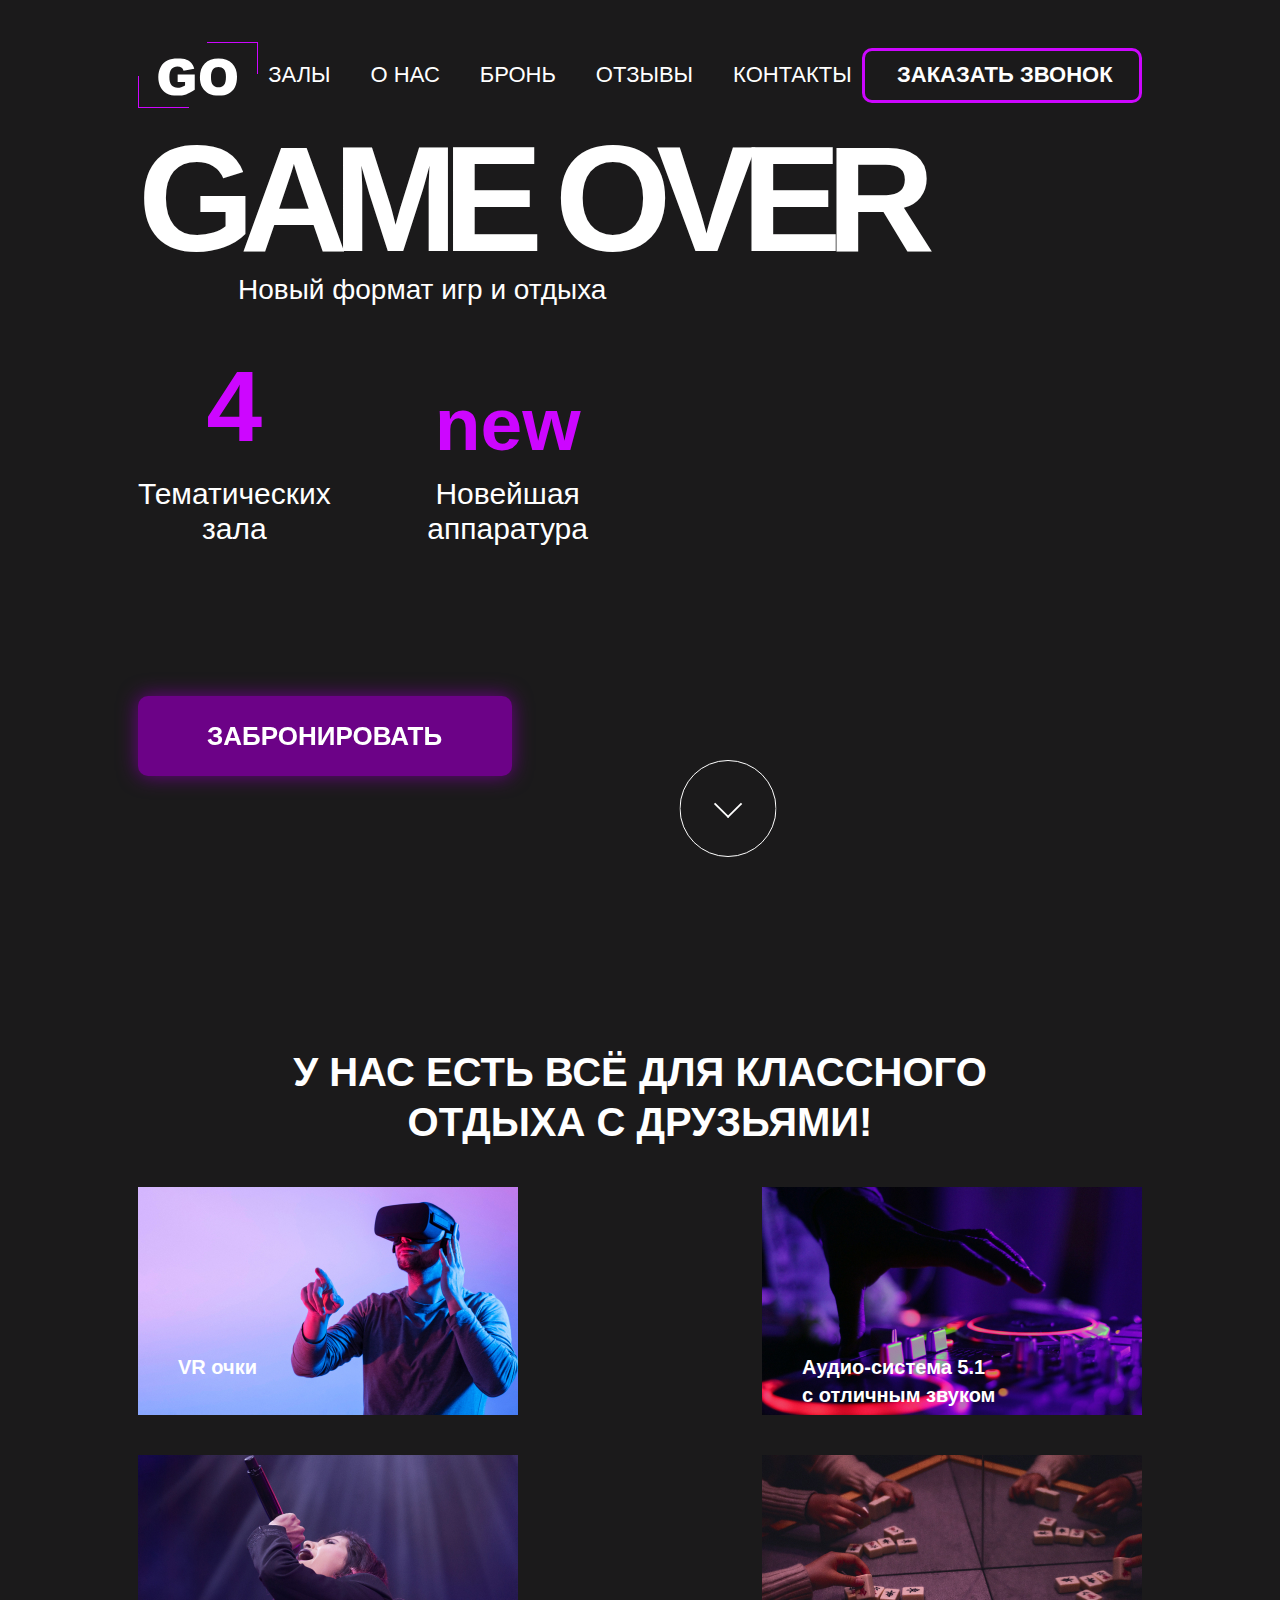
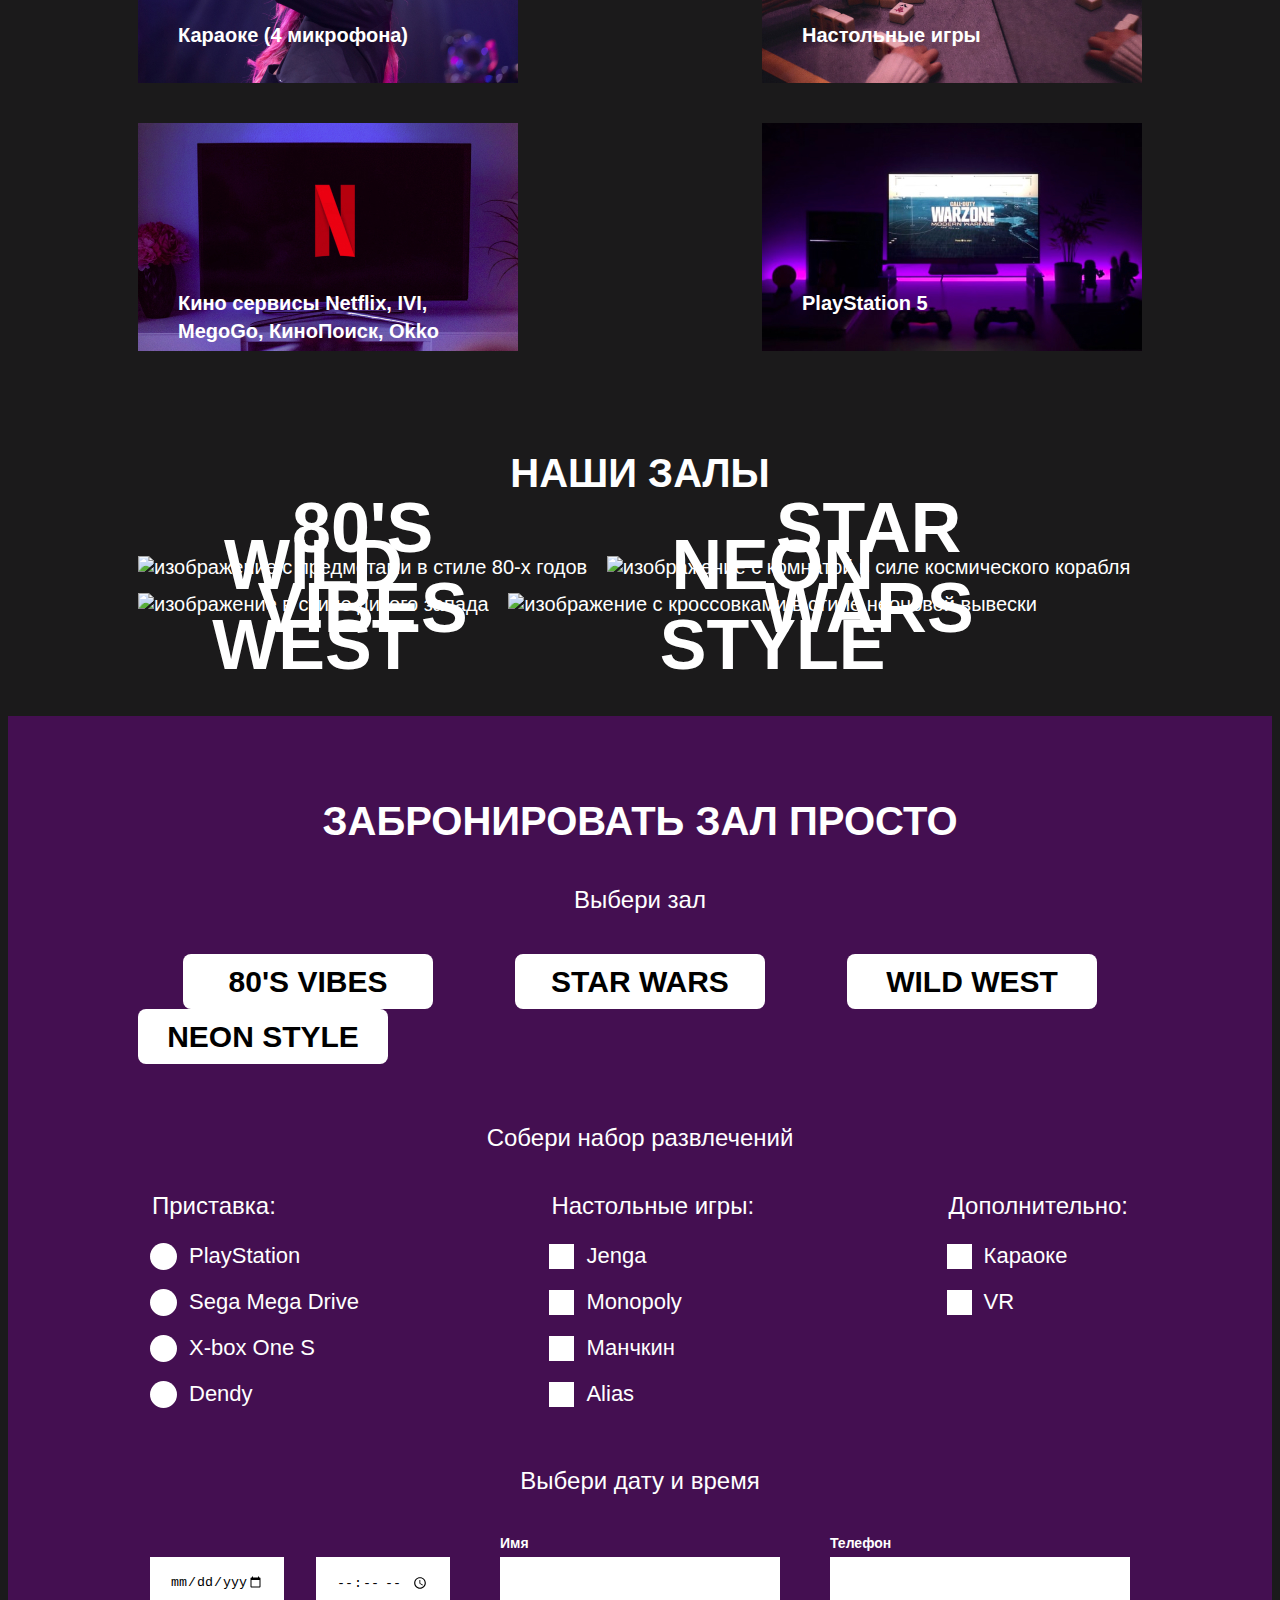
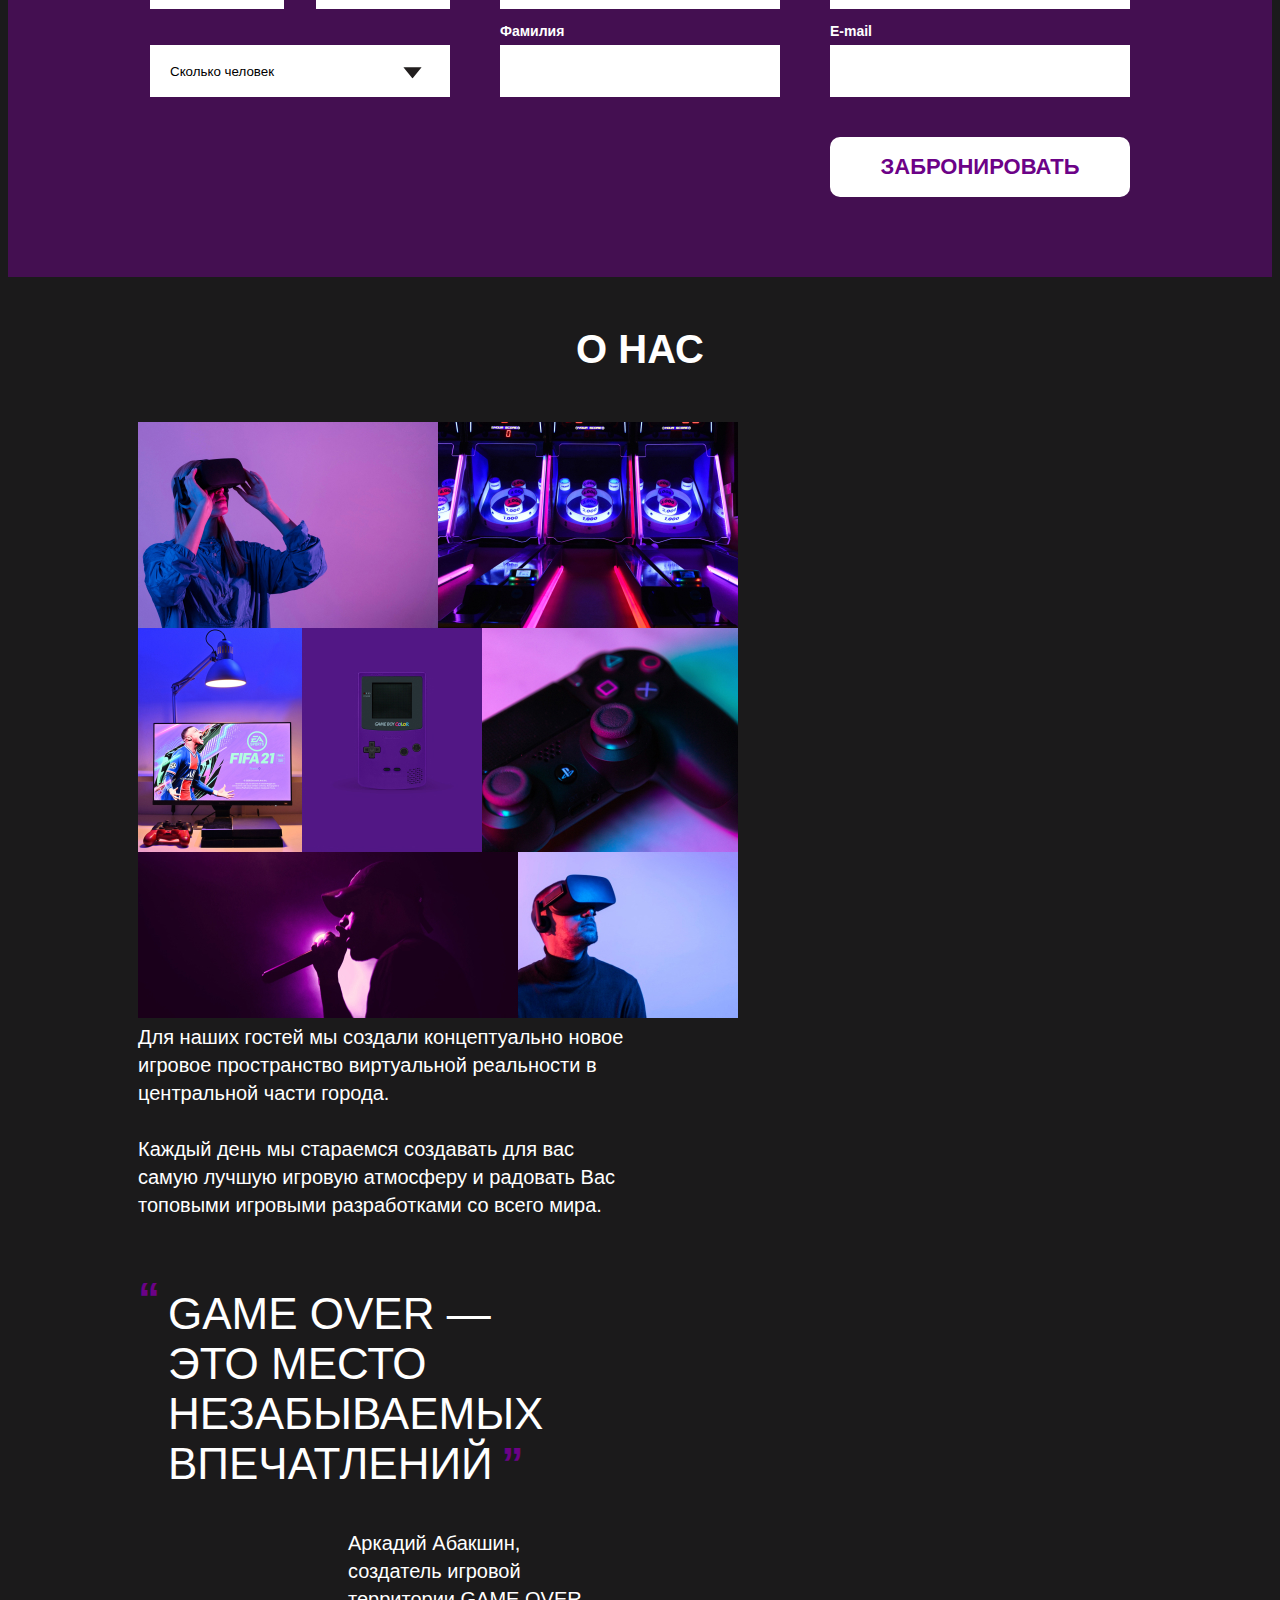
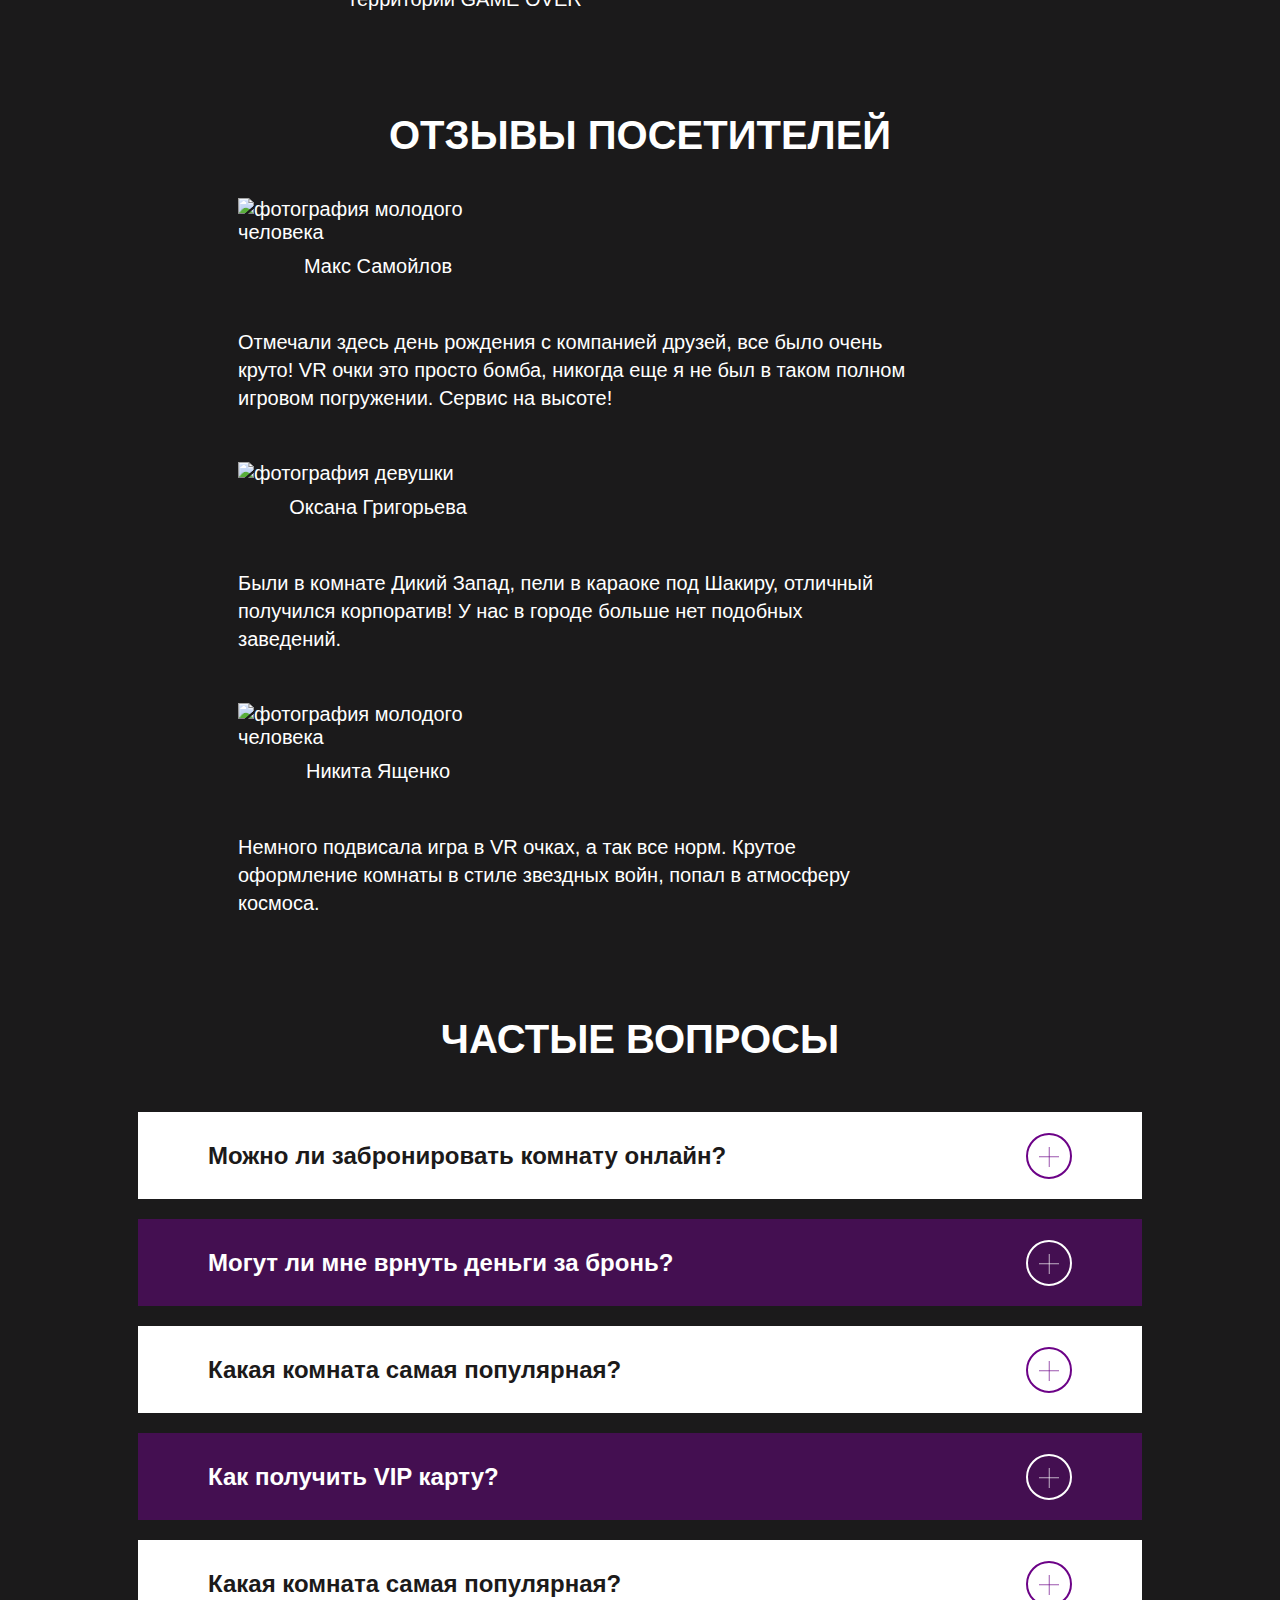
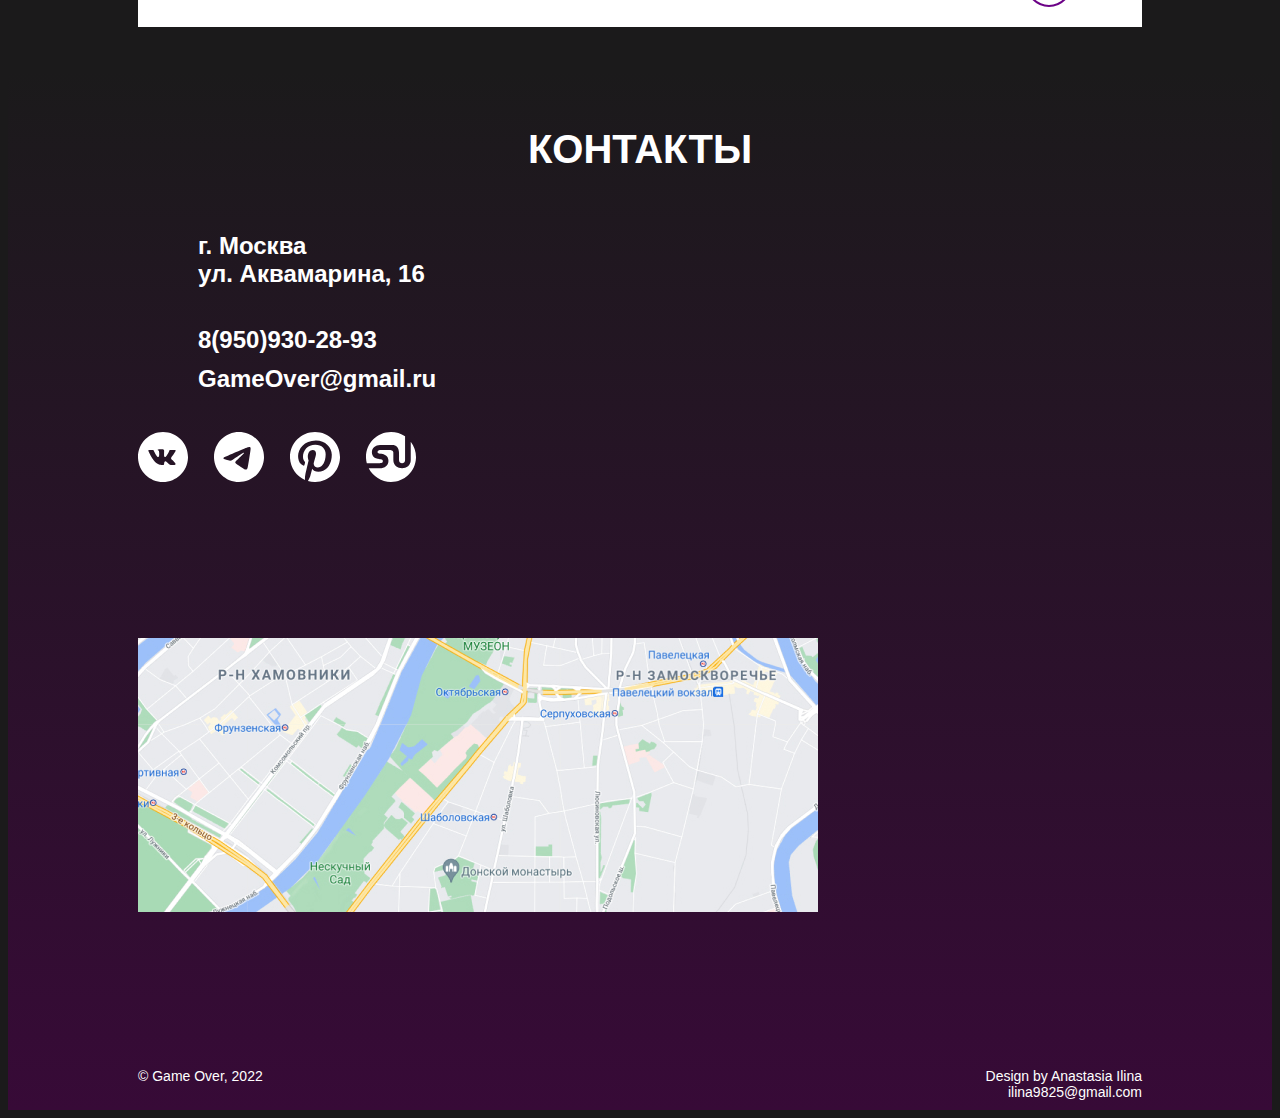
==== commit 681284b4: "commit" ====
--- a/index.html
+++ b/index.html
@@ -11,7 +11,9 @@
 <body>
   <header class="header">
     <div class="container header__container">
-      <img class="header__logo" src="./image/header_logo.svg" alt="логотип сайта" width="120" height="66">
+      <a class="header__logo-link" href="./index.html">
+        <img class="header__logo-image" src="./image/header_logo.svg" alt="логотип сайта" width="120" height="66">
+      </a>
 
       <nav class="header__navigation navigation">
         <ul class="navigation__list">
@@ -50,7 +52,7 @@
         </div>
 
         <button class="hero__down-button">
-          <svg width="97" height="97" viewbox="0 0 97 97" fill="none" xmlns="http://www.w3.org/2000/svg">
+          <svg class="hero__down-button__svg" width="97" height="97" viewbox="0 0 97 97" fill="none" xmlns="http://www.w3.org/2000/svg">
             <circle cx="48.5" cy="48.5" r="48" stroke="white"/>
             <rect x="34.4255" y="43.9162" width="1.82001" height="20.0201" transform="rotate(-44.9975 34.4255 43.9162)" fill="white"/>
             <rect x="48.5807" y="58.0737" width="1.82001" height="20.0201" transform="rotate(-134.997 48.5807 58.0737)" fill="white"/>
@@ -159,18 +161,18 @@
         <form  class="reservation__form" action="https://jsonplaceholder.typicode.com/posts" method="POST">
   
           <fieldset class="halls-choice">
-            <legend class="halls-choice__title">Выбери зал</legend>
-  
-            <input class="halls-choice__input" type="radio" id="80s-room" name="room" value="80s-vibes">
+            <legend class="halls-choice__title">Выбери зал</legend>  
+            
+            <input class="halls-choice__radio" type="radio" id="80s-room" name="room" value="80s-vibes">
             <label class="halls-choice__label" for="80s-room" lang="en">80's vibes</label>
   
-            <input class="halls-choice__input" type="radio" id="star-room" name="room" value="star-wars">
+            <input class="halls-choice__radio" type="radio" id="star-room" name="room" value="star-wars">
             <label class="halls-choice__label" for="star-room" lang="en">star wars</label>
   
-            <input class="halls-choice__input" type="radio" id="wild-room" name="room" value="wild-west">
+            <input class="halls-choice__radio" type="radio" id="wild-room" name="room" value="wild-west">
             <label class="halls-choice__label" for="wild-room" lang="en">wild west</label>
   
-            <input class="halls-choice__input" type="radio" id="neon-room" name="room" value="neon-style">
+            <input class="halls-choice__radio" type="radio" id="neon-room" name="room" value="neon-style">
             <label class="halls-choice__label" for="neon-room" lang="en">neon style</label>
           </fieldset>
   
@@ -178,44 +180,64 @@
             <legend class="amusement-choice__title">Собери набор развлечений</legend>
             <fieldset class="console">
               <legend class="console__title">Приставка:</legend>
-  
-              <input class="console__input" type="radio" id="ps-console" name="game-console" value="play-station">
-              <label class="console__label" for="ps-console" lang="en">PlayStation</label>
-  
-              <input class="console__input" type="radio" id="sega-console" name="game-console" value="sega">
-              <label class="console__label" for="sega-console" lang="en">Sega Mega Drive</label>
-  
-              <input class="console__input" type="radio" id="xbox-console" name="game-console" value="x-box">
-              <label class="console__label" for="xbox-console" lang="en">X-box One S</label>
-  
-              <input class="console__input" type="radio" id="dendy-console" name="game-console" value="dendy">
-              <label class="console__label" for="dendy-console" lang="en">Dendy</label>
+                
+              <label class="console__label" lang="en">
+                <input class="console__radio" type="radio" name="game-console" value="play-station">
+                PlayStation
+              </label>  
+              
+              <label class="console__label" lang="en">
+                <input class="console__radio" type="radio" name="game-console" value="sega">
+                Sega Mega Drive
+              </label>  
+              
+              <label class="console__label" lang="en">
+                <input class="console__radio" type="radio" name="game-console" value="x-box">
+                X-box One S
+              </label>
+                
+              <label class="console__label" lang="en">
+                <input class="console__radio" type="radio" name="game-console" value="dendy">
+                Dendy
+              </label>
             </fieldset>
   
             <fieldset class="tabletop-game">
               <legend class="tabletop-game__title">Настольные игры:</legend>
-  
-              <input class="tabletop-game__input" type="checkbox" id="jenga-game" name="tabletop-game" value="jenga">
-              <label class="tabletop-game__label" for="jenga-game" lang="en">Jenga</label>
-  
-              <input class="tabletop-game__input" type="checkbox" id="monopoly-game" name="tabletop-game" value="monopoly">
-              <label class="tabletop-game__label" for="monopoly-game" lang="en">Monopoly</label>
-  
-              <input class="tabletop-game__input" type="checkbox" id="munchkin-game" name="tabletop-game" value="munchkin">
-              <label class="tabletop-game__label" for="munchkin-game">Манчкин</label>
-  
-              <input class="tabletop-game__input" type="checkbox" id="alias-game" name="tabletop-game" value="alias">
-              <label class="tabletop-game__label" for="alias-game" lang="en">Alias</label>
+                
+              <label class="tabletop-game__label" lang="en">
+                <input class="tabletop-game__checkbox" type="checkbox" name="tabletop-game" value="jenga">
+                Jenga
+              </label>
+                
+              <label class="tabletop-game__label" lang="en">
+                <input class="tabletop-game__checkbox" type="checkbox" name="tabletop-game" value="monopoly">
+                Monopoly
+              </label>
+                
+              <label class="tabletop-game__label">
+                <input class="tabletop-game__checkbox" type="checkbox" name="tabletop-game" value="munchkin">
+                Манчкин
+              </label>
+                
+              <label class="tabletop-game__label" lang="en">
+                <input class="tabletop-game__checkbox" type="checkbox" name="tabletop-game" value="alias">
+                Alias
+              </label>
             </fieldset>
   
             <fieldset class="extra">
               <legend class="extra__title">Дополнительно:</legend>
-  
-              <input class="extra__input" type="checkbox" id="karaoke-extra" name="extra" value="karaoke">
-              <label class="extra__label" for="karaoke-extra">Караоке</label>
-  
-              <input class="extra__input" type="checkbox" id="vr-extra" name="extra" value="vr">
-              <label class="extra__label" for="vr-extra" lang="en">VR</label>
+                
+              <label class="extra__label">
+                <input class="extra__checkbox" type="checkbox" name="extra" value="karaoke">
+                Караоке
+              </label>
+                
+              <label class="extra__label" lang="en">
+                <input class="extra__checkbox" type="checkbox" name="extra" value="vr">
+                VR
+              </label>
             </fieldset>
           </fieldset>
   
@@ -337,11 +359,65 @@
         <h2 class="faq__title">Частые вопросы</h2>
 
         <ul class="faq__list">
-          <li class="faq__item">Можно ли забронировать комнату онлайн?</li>
-          <li class="faq__item">Могут ли мне врнуть деньги за бронь?</li>
-          <li class="faq__item">Какая комната самая популярная?</li>
-          <li class="faq__item">Как получить <span lang="en">VIP</span> карту?</li>
-          <li class="faq__item">Какая комната самая популярная?</li>
+          <li class="faq__item">
+            <button class="faq__button">
+              <span>Можно ли забронировать комнату онлайн?</span>
+
+              <svg width="46" height="46" viewBox="0 0 46 46" fill="none" xmlns="http://www.w3.org/2000/svg">
+                <path d="M22.8305 14H23.5085V34H22.8305V14Z" fill="white"/>
+                <path d="M13 24.1695V23.4915H33V24.1695H13Z" fill="white"/>
+                <circle cx="23" cy="23" r="22" stroke="white" stroke-width="2"/>
+              </svg>
+            </button>
+          </li>
+
+          <li class="faq__item">
+            <button class="faq__button">
+              <span>Могут ли мне врнуть деньги за бронь?</span>
+
+              <svg width="46" height="46" viewBox="0 0 46 46" fill="none" xmlns="http://www.w3.org/2000/svg">
+                <path d="M22.8305 14H23.5085V34H22.8305V14Z" fill="white"/>
+                <path d="M13 24.1695V23.4915H33V24.1695H13Z" fill="white"/>
+                <circle cx="23" cy="23" r="22" stroke="white" stroke-width="2"/>
+              </svg>
+            </button>
+          </li>
+
+          <li class="faq__item">
+            <button class="faq__button">
+              <span>Какая комната самая популярная?</span>
+
+              <svg width="46" height="46" viewBox="0 0 46 46" fill="none" xmlns="http://www.w3.org/2000/svg">
+                <path d="M22.8305 14H23.5085V34H22.8305V14Z" fill="white"/>
+                <path d="M13 24.1695V23.4915H33V24.1695H13Z" fill="white"/>
+                <circle cx="23" cy="23" r="22" stroke="white" stroke-width="2"/>
+              </svg>
+            </button>
+          </li>
+
+          <li class="faq__item">
+            <button class="faq__button">
+              <span>Как получить VIP карту?</span>
+
+              <svg width="46" height="46" viewBox="0 0 46 46" fill="none" xmlns="http://www.w3.org/2000/svg">
+                <path d="M22.8305 14H23.5085V34H22.8305V14Z" fill="white"/>
+                <path d="M13 24.1695V23.4915H33V24.1695H13Z" fill="white"/>
+                <circle cx="23" cy="23" r="22" stroke="white" stroke-width="2"/>
+              </svg>
+            </button>
+          </li>
+
+          <li class="faq__item">
+            <button class="faq__button">
+              <span>Какая комната самая популярная?</span>
+
+              <svg width="46" height="46" viewBox="0 0 46 46" fill="none" xmlns="http://www.w3.org/2000/svg">
+                <path d="M22.8305 14H23.5085V34H22.8305V14Z" fill="white"/>
+                <path d="M13 24.1695V23.4915H33V24.1695H13Z" fill="white"/>
+                <circle cx="23" cy="23" r="22" stroke="white" stroke-width="2"/>
+              </svg>
+            </button>
+          </li>
         </ul>
       </div>
     </section>
@@ -359,28 +435,28 @@
             <p class="address__tel" ><a class="address__link" href="tel:89509302893">8(950)930-28-93</a></p>
             <p class="address__email" ><a class="address__link" href="mailto:gameover@gmail.ru" lang="en">GameOver@gmail.ru</a></p>
           </address>
-      
+          
           <ul class="social">
             <li class="social__item">
               <a class="social__link" href="https://vk.com" target="_blank">
                 <svg width="50" height="50" viewbox="0 0 50 50" fill="currentColor" xmlns="http://www.w3.org/2000/svg">
-                  <path d="M24.9999 1C11.7449 1 0.999878 11.745 0.999878 25C0.999878 38.255 11.7449 49 24.9999 49C38.2549 49 48.9999 38.255 48.9999 25C48.9999 11.745 38.2549 1 24.9999 1ZM34.2299 28.0775C34.2299 28.0775 36.3524 30.1725 36.8749 31.145C36.8899 31.165 36.8974 31.185 36.9024 31.195C37.1149 31.5525 37.1649 31.83 37.0599 32.0375C36.8849 32.3825 36.2849 32.5525 36.0799 32.5675H32.3299C32.0699 32.5675 31.5249 32.5 30.8649 32.045C30.3574 31.69 29.8574 31.1075 29.3699 30.54C28.6424 29.695 28.0124 28.965 27.3774 28.965C27.2967 28.9649 27.2166 28.9775 27.1399 29.0025C26.6599 29.1575 26.0449 29.8425 26.0449 31.6675C26.0449 32.2375 25.5949 32.565 25.2774 32.565H23.5599C22.9749 32.565 19.9274 32.36 17.2274 29.5125C13.9224 26.025 10.9474 19.03 10.9224 18.965C10.7349 18.5125 11.1224 18.27 11.5449 18.27H15.3324C15.8374 18.27 16.0024 18.5775 16.1174 18.85C16.2524 19.1675 16.7474 20.43 17.5599 21.85C18.8774 24.165 19.6849 25.105 20.3324 25.105C20.4538 25.1036 20.573 25.0727 20.6799 25.015C21.5249 24.545 21.3674 21.5325 21.3299 20.9075C21.3299 20.79 21.3274 19.56 20.8949 18.97C20.5849 18.5425 20.0574 18.38 19.7374 18.32C19.8669 18.1413 20.0375 17.9964 20.2349 17.8975C20.8149 17.6075 21.8599 17.565 22.8974 17.565H23.4749C24.5999 17.58 24.8899 17.6525 25.2974 17.755C26.1224 17.9525 26.1399 18.485 26.0674 20.3075C26.0449 20.825 26.0224 21.41 26.0224 22.1C26.0224 22.25 26.0149 22.41 26.0149 22.58C25.9899 23.5075 25.9599 24.56 26.6149 24.9925C26.7003 25.0461 26.799 25.0746 26.8999 25.075C27.1274 25.075 27.8124 25.075 29.6674 21.8925C30.2395 20.8681 30.7366 19.8037 31.1549 18.7075C31.1924 18.6425 31.3024 18.4425 31.4324 18.365C31.5283 18.3161 31.6347 18.2912 31.7424 18.2925H36.1949C36.6799 18.2925 37.0124 18.365 37.0749 18.5525C37.1849 18.85 37.0549 19.7575 35.0224 22.51L34.1149 23.7075C32.2724 26.1225 32.2724 26.245 34.2299 28.0775Z"/>
-                </svg>              
+                  <path d="M25 0C11.1927 0 0 11.1927 0 25C0 38.8073 11.1927 50 25 50C38.8073 50 50 38.8073 50 25C50 11.1927 38.8073 0 25 0ZM34.6146 28.2057C34.6146 28.2057 36.8255 30.388 37.3698 31.401C37.3854 31.4219 37.3932 31.4427 37.3984 31.4531C37.6198 31.8255 37.6719 32.1146 37.5625 32.3307C37.3802 32.6901 36.7552 32.8672 36.5417 32.8828H32.6354C32.3646 32.8828 31.7969 32.8125 31.1094 32.3385C30.5807 31.9687 30.0599 31.362 29.5521 30.7708C28.7943 29.8906 28.138 29.1302 27.4766 29.1302C27.3925 29.1301 27.309 29.1432 27.2292 29.1693C26.7292 29.3307 26.0885 30.0443 26.0885 31.9453C26.0885 32.5391 25.6198 32.8802 25.2891 32.8802H23.5C22.8906 32.8802 19.7161 32.6667 16.9036 29.7005C13.4609 26.0677 10.362 18.7812 10.3359 18.7135C10.1406 18.2422 10.5443 17.9896 10.9844 17.9896H14.9297C15.4557 17.9896 15.6276 18.3099 15.7474 18.5937C15.888 18.9245 16.4036 20.2396 17.25 21.7188C18.6224 24.1302 19.4635 25.1094 20.138 25.1094C20.2645 25.1079 20.3887 25.0757 20.5 25.0156C21.3802 24.526 21.2161 21.388 21.1771 20.737C21.1771 20.6146 21.1745 19.3333 20.724 18.7187C20.401 18.2734 19.8516 18.1042 19.5182 18.0417C19.6531 17.8555 19.8309 17.7045 20.0365 17.6016C20.6406 17.2995 21.7292 17.2552 22.8099 17.2552H23.4115C24.5833 17.2708 24.8854 17.3464 25.3099 17.4531C26.1693 17.6589 26.1875 18.2135 26.112 20.112C26.0885 20.651 26.0651 21.2604 26.0651 21.9792C26.0651 22.1354 26.0573 22.3021 26.0573 22.4792C26.0312 23.4453 26 24.5417 26.6823 24.9922C26.7713 25.048 26.8741 25.0778 26.9792 25.0781C27.2161 25.0781 27.9297 25.0781 29.862 21.763C30.4579 20.696 30.9758 19.5872 31.4115 18.4453C31.4505 18.3776 31.5651 18.1693 31.7005 18.0885C31.8005 18.0376 31.9113 18.0117 32.0234 18.013H36.6615C37.1667 18.013 37.513 18.0885 37.5781 18.2839C37.6927 18.5937 37.5573 19.5391 35.4401 22.4062L34.4948 23.6536C32.5755 26.1693 32.5755 26.2969 34.6146 28.2057Z"/>
+                </svg>
               </a>
             </li>
     
             <li class="social__item">
               <a class="social__link" href="https://telegram.org" target="_blank">
                 <svg width="50" height="50" viewbox="0 0 50 50" fill="currentColor" xmlns="http://www.w3.org/2000/svg">
-                  <path d="M47.9999 24C47.9999 30.3652 45.4713 36.4697 40.9704 40.9706C36.4696 45.4714 30.3651 48 23.9999 48C17.6347 48 11.5302 45.4714 7.02932 40.9706C2.52844 36.4697 -0.00012207 30.3652 -0.00012207 24C-0.00012207 17.6348 2.52844 11.5303 7.02932 7.02944C11.5302 2.52856 17.6347 0 23.9999 0C30.3651 0 36.4696 2.52856 40.9704 7.02944C45.4713 11.5303 47.9999 17.6348 47.9999 24ZM24.8609 17.718C22.5269 18.69 17.8589 20.7 10.8629 23.748C9.72888 24.198 9.13188 24.642 9.07788 25.074C8.98788 25.803 9.90288 26.091 11.1479 26.484L11.6729 26.649C12.8969 27.048 14.5469 27.513 15.4019 27.531C16.1819 27.549 17.0489 27.231 18.0059 26.571C24.5429 22.158 27.9179 19.929 28.1279 19.881C28.2779 19.845 28.4879 19.803 28.6259 19.929C28.7669 20.052 28.7519 20.289 28.7369 20.352C28.6469 20.739 25.0559 24.075 23.1989 25.803C22.6199 26.343 22.2089 26.724 22.1249 26.811C21.9399 27 21.7519 27.1861 21.5609 27.369C20.4209 28.467 19.5689 29.289 21.6059 30.633C22.5869 31.281 23.3729 31.812 24.1559 32.346C25.0079 32.928 25.8599 33.507 26.9639 34.233C27.2429 34.413 27.5129 34.608 27.7739 34.794C28.7669 35.502 29.6639 36.138 30.7649 36.036C31.4069 35.976 32.0699 35.376 32.4059 33.576C33.2009 29.325 34.7639 20.118 35.1239 16.323C35.1458 16.0075 35.1328 15.6906 35.0849 15.378C35.0566 15.1258 34.9346 14.8934 34.7429 14.727C34.4699 14.5386 34.1445 14.4409 33.8129 14.448C32.9129 14.463 31.5239 14.946 24.8609 17.718Z"/>
-                </svg>              
+                  <path d="M50 25C50 31.6304 47.3661 37.9893 42.6777 42.6777C37.9893 47.3661 31.6304 50 25 50C18.3696 50 12.0107 47.3661 7.32233 42.6777C2.63392 37.9893 0 31.6304 0 25C0 18.3696 2.63392 12.0107 7.32233 7.32233C12.0107 2.63392 18.3696 0 25 0C31.6304 0 37.9893 2.63392 42.6777 7.32233C47.3661 12.0107 50 18.3696 50 25ZM25.8969 18.4563C23.4656 19.4688 18.6031 21.5625 11.3156 24.7375C10.1344 25.2062 9.5125 25.6687 9.45625 26.1187C9.3625 26.8781 10.3156 27.1781 11.6125 27.5875L12.1594 27.7594C13.4344 28.175 15.1531 28.6594 16.0437 28.6781C16.8562 28.6969 17.7594 28.3656 18.7563 27.6781C25.5656 23.0813 29.0813 20.7594 29.3 20.7094C29.4563 20.6719 29.675 20.6281 29.8187 20.7594C29.9656 20.8875 29.95 21.1344 29.9344 21.2C29.8406 21.6031 26.1 25.0781 24.1656 26.8781C23.5625 27.4406 23.1344 27.8375 23.0469 27.9281C22.8542 28.125 22.6583 28.3188 22.4594 28.5094C21.2719 29.6531 20.3844 30.5094 22.5063 31.9094C23.5281 32.5844 24.3469 33.1375 25.1625 33.6937C26.05 34.3 26.9375 34.9031 28.0875 35.6594C28.3781 35.8469 28.6594 36.05 28.9313 36.2437C29.9656 36.9812 30.9 37.6437 32.0469 37.5375C32.7156 37.475 33.4062 36.85 33.7562 34.975C34.5844 30.5469 36.2125 20.9562 36.5875 17.0031C36.6104 16.6745 36.5968 16.3444 36.5469 16.0187C36.5175 15.756 36.3903 15.5139 36.1906 15.3406C35.9063 15.1443 35.5673 15.0427 35.2219 15.05C34.2844 15.0656 32.8375 15.5688 25.8969 18.4563Z"/>
+                </svg>
               </a>
             </li>
     
             <li class="social__item">
               <a class="social__link" href="https://ru.pinterest.com/" target="_blank">
                 <svg width="50" height="50" viewbox="0 0 50 50" fill="currentColor" xmlns="http://www.w3.org/2000/svg">
-                  <path d="M25.0005 0C11.1947 0 -0.000152588 11.1936 -0.000152588 25.0006C-0.000152588 35.2378 6.15562 44.0314 14.9646 47.8981C14.8941 46.1526 14.9511 44.0558 15.3998 42.159C15.8806 40.1282 18.6165 28.5359 18.6165 28.5359C18.6165 28.5359 17.8178 26.9397 17.8178 24.5808C17.8178 20.8763 19.9652 18.1077 22.6383 18.1077C24.912 18.1077 26.0107 19.8154 26.0107 21.8609C26.0107 24.1468 24.5537 27.5635 23.8037 30.7327C23.1768 33.3859 25.1338 35.5481 27.7498 35.5481C32.4864 35.5481 35.6761 29.4647 35.6761 22.2558C35.6761 16.7782 31.9864 12.6769 25.2742 12.6769C17.6902 12.6769 12.9659 18.3321 12.9659 24.6487C12.9659 26.8282 13.6082 28.3635 14.6146 29.5513C15.0768 30.0981 15.1409 30.318 14.9736 30.9462C14.8537 31.4058 14.5781 32.5128 14.4646 32.9519C14.2986 33.5853 13.7857 33.8109 13.2127 33.5776C9.71972 32.1513 8.0928 28.3263 8.0928 24.0263C8.0928 16.9237 14.0819 8.40898 25.9601 8.40898C35.5056 8.40898 41.7877 15.316 41.7877 22.732C41.7877 32.5378 36.3351 39.8647 28.2979 39.8647C25.5998 39.8647 23.0607 38.4051 22.1909 36.7487C22.1909 36.7487 20.7396 42.5077 20.4325 43.6218C19.9024 45.5494 18.8646 47.4763 17.9159 48.9769C20.2162 49.6571 22.6024 50.0025 25.0011 50.0026C38.8063 50.0013 49.9998 38.8071 49.9998 25.0006C49.9998 11.1936 38.8063 0 25.0005 0Z"/>
+                  <path d="M25.0006 0C11.1949 0 0 11.1936 0 25.0006C0 35.2378 6.15577 44.0314 14.9647 47.8981C14.8942 46.1526 14.9513 44.0558 15.4 42.159C15.8808 40.1282 18.6167 28.5359 18.6167 28.5359C18.6167 28.5359 17.8179 26.9397 17.8179 24.5808C17.8179 20.8763 19.9654 18.1077 22.6385 18.1077C24.9122 18.1077 26.0109 19.8154 26.0109 21.8609C26.0109 24.1468 24.5538 27.5635 23.8038 30.7327C23.1769 33.3859 25.134 35.5481 27.75 35.5481C32.4865 35.5481 35.6763 29.4647 35.6763 22.2558C35.6763 16.7782 31.9865 12.6769 25.2744 12.6769C17.6904 12.6769 12.966 18.3321 12.966 24.6487C12.966 26.8282 13.6083 28.3635 14.6147 29.5513C15.0769 30.0981 15.141 30.318 14.9737 30.9462C14.8538 31.4058 14.5782 32.5128 14.4647 32.9519C14.2987 33.5853 13.7859 33.8109 13.2128 33.5776C9.71987 32.1513 8.09295 28.3263 8.09295 24.0263C8.09295 16.9237 14.0821 8.40898 25.9603 8.40898C35.5058 8.40898 41.7878 15.316 41.7878 22.732C41.7878 32.5378 36.3353 39.8647 28.2981 39.8647C25.6 39.8647 23.0609 38.4051 22.191 36.7487C22.191 36.7487 20.7397 42.5077 20.4327 43.6218C19.9026 45.5494 18.8647 47.4763 17.916 48.9769C20.2163 49.6571 22.6025 50.0025 25.0013 50.0026C38.8064 50.0013 50 38.8071 50 25.0006C50 11.1936 38.8064 0 25.0006 0Z"/>
                 </svg>
               </a>
             </li>
@@ -388,8 +464,8 @@
             <li class="social__item">
               <a class="social__link" href="https://www.stumbleupon.com/" target="_blank">
                 <svg width="50" height="50" viewbox="0 0 50 50" fill="currentColor" xmlns="http://www.w3.org/2000/svg">
-                  <path fill-rule="evenodd" clip-rule="evenodd" d="M44.7441 9.66919C48.1583 14.0494 50.0085 19.4463 49.9999 24.9999C49.9999 38.8051 38.805 49.9999 25.0006 49.9999C15.2871 49.9999 6.86597 44.4576 2.72751 36.3647H13.6237C18.816 36.3647 22.4429 33.566 22.4429 29.0923C22.4429 19.6108 11.5051 23.4737 11.5051 20.1089C11.5051 18.4878 12.8057 17.898 15.1858 17.898H22.7692C24.8711 17.898 27.3435 18.275 27.3435 20.5685V28.1243C27.3435 33.5955 31.6159 36.364 36.0441 36.364C40.548 36.364 44.7435 33.5955 44.7435 28.1243V9.66919H44.7441Z"/>
-                  <path fill-rule="evenodd" clip-rule="evenodd" d="M25.0005 2.43241e-05C30.0173 -0.00698868 34.919 1.50262 39.0626 4.33079V28.3013C39.0626 29.9628 37.7037 31.3224 36.0447 31.3224C34.3838 31.3224 33.0261 29.9628 33.0261 28.3013V21.1186C33.0261 15.3846 30.1242 12.9994 26.3447 12.9994H14.0441C9.59088 12.9994 5.89665 15.834 5.89665 20.3289C5.89665 22.6289 6.8819 25.9994 11.5415 26.8353C15.337 27.5186 16.8351 27.3199 16.8351 29.3506C16.8351 31.3224 14.6261 31.3224 11.7101 31.3224H0.808189C0.269676 29.2582 -0.0019826 27.1334 -0.000143311 25C-0.000143311 11.1981 11.196 2.43241e-05 25.0005 2.43241e-05Z"/>
+                  <path fill-rule="evenodd" clip-rule="evenodd" d="M44.7442 9.66919C48.1584 14.0494 50.0085 19.4463 49.9999 24.9999C49.9999 38.8051 38.8051 49.9999 25.0006 49.9999C15.2871 49.9999 6.866 44.4576 2.72754 36.3647H13.6237C18.816 36.3647 22.4429 33.566 22.4429 29.0923C22.4429 19.6108 11.5051 23.4737 11.5051 20.1089C11.5051 18.4878 12.8057 17.898 15.1859 17.898H22.7692C24.8711 17.898 27.3435 18.275 27.3435 20.5685V28.1243C27.3435 33.5955 31.616 36.364 36.0442 36.364C40.548 36.364 44.7435 33.5955 44.7435 28.1243V9.66919H44.7442Z"/>
+                  <path fill-rule="evenodd" clip-rule="evenodd" d="M25.0006 2.43241e-05C30.0174 -0.00698868 34.9192 1.50262 39.0628 4.33079V28.3013C39.0628 29.9628 37.7038 31.3224 36.0449 31.3224C34.384 31.3224 33.0263 29.9628 33.0263 28.3013V21.1186C33.0263 15.3846 30.1243 12.9994 26.3449 12.9994H14.0442C9.59103 12.9994 5.8968 15.834 5.8968 20.3289C5.8968 22.6289 6.88205 25.9994 11.5417 26.8353C15.3372 27.5186 16.8353 27.3199 16.8353 29.3506C16.8353 31.3224 14.6263 31.3224 11.7103 31.3224H0.808342C0.269828 29.2582 -0.00183001 27.1334 9.27722e-06 25C9.27722e-06 11.1981 11.1962 2.43241e-05 25.0006 2.43241e-05Z"/>
                 </svg>
               </a>
             </li>
@@ -407,4 +483,8 @@
     </div>
   </footer>
 </body>
-</html>+</html>
+
+
+
+
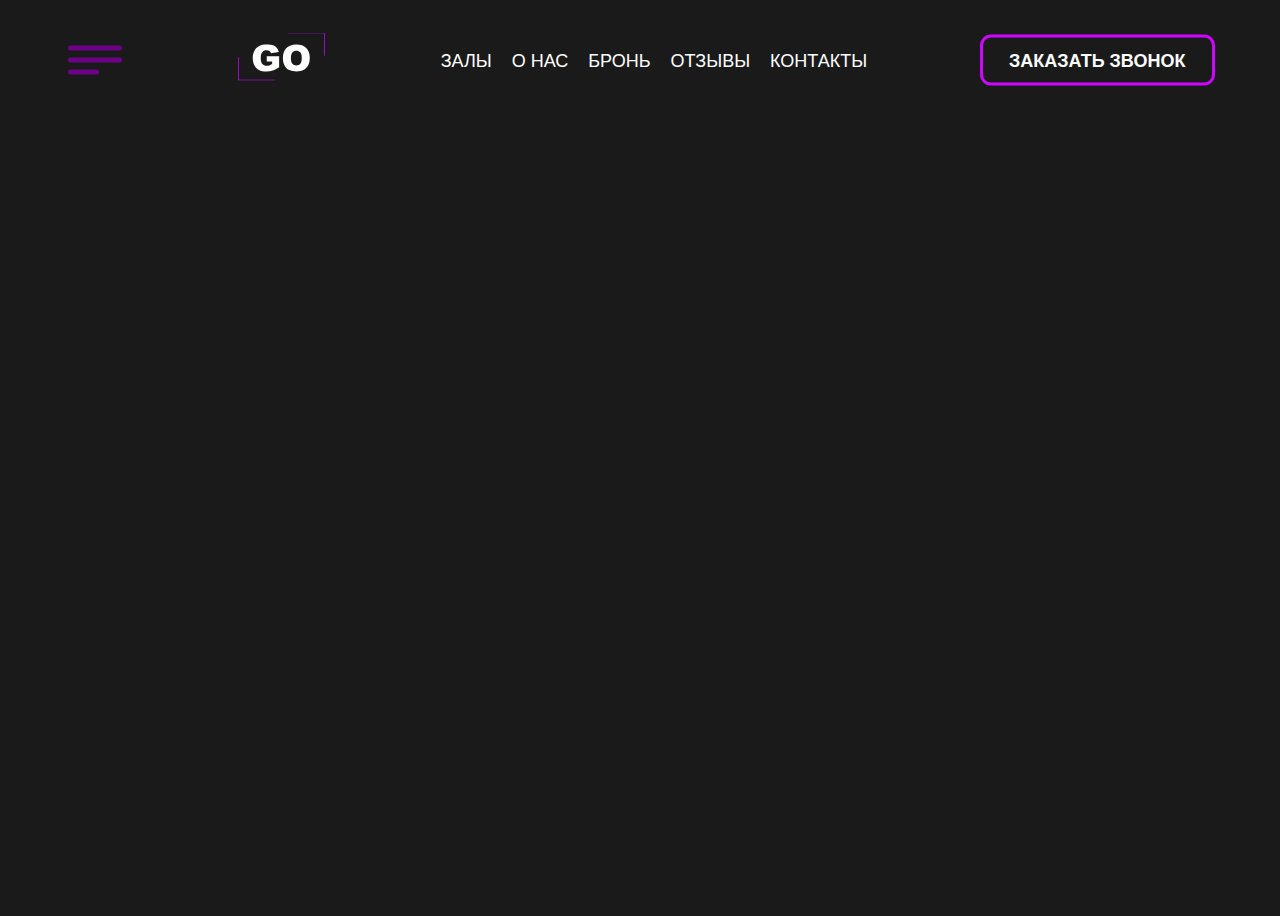
==== commit 5de030d5: "commit" ====
--- a/index.html
+++ b/index.html
@@ -11,6 +11,13 @@
 <body>
   <header class="header">
     <div class="container header__container">
+      <button class="header__menu-button">
+        <span class="header__burger-menu header__burger-menu_top"></span>
+        <span class="header__burger-menu header__burger-menu_center"></span>
+        <span class="header__burger-menu header__burger-menu_center_two"></span>
+        <span class="header__burger-menu header__burger-menu_bottom"></span>
+      </button>
+
       <a class="header__logo-link" href="./index.html">
         <img class="header__logo-image" src="./image/header_logo.svg" alt="логотип сайта" width="120" height="66">
       </a>
@@ -28,7 +35,7 @@
       <button class="header__button">Заказать звонок</button>
     </div>
   </header>
-
+<!--
   <main>
     <section class="hero">
       <div class="container hero__container">
@@ -51,17 +58,17 @@
           <a class="content__button" href="#navigation-reservation">Забронировать</a>
         </div>
 
-        <button class="hero__down-button">
-          <svg class="hero__down-button__svg" width="97" height="97" viewbox="0 0 97 97" fill="none" xmlns="http://www.w3.org/2000/svg">
+        <a class="hero__down-button" href="#navigation-rest">
+          <svg width="97" height="97" viewbox="0 0 97 97" fill="none" xmlns="http://www.w3.org/2000/svg">
             <circle cx="48.5" cy="48.5" r="48" stroke="white"/>
             <rect x="34.4255" y="43.9162" width="1.82001" height="20.0201" transform="rotate(-44.9975 34.4255 43.9162)" fill="white"/>
             <rect x="48.5807" y="58.0737" width="1.82001" height="20.0201" transform="rotate(-134.997 48.5807 58.0737)" fill="white"/>
-            </svg>            
-        </button>
-      </div>
-    </section>
-
-    <section class="rest">
+          </svg>            
+        </a>
+      </div>
+    </section>
+
+    <section class="rest" id="navigation-rest">
       <div class="container">
         <h2 class="rest__title">У нас есть всё для классного
           отдыха с друзьями!</h2>
@@ -118,7 +125,7 @@
       <div class="container">
         <h2 class="halls__title">Наши залы</h2>
 
-        <ol class="halls__list">
+        <ul class="halls__list">
           <li class="halls__item card">
             <a class="card__link" href="./halls/vibes.html">
               <img class="card__image" src="./image/halls_vibes.jpg" alt=" изображение с предметами в стиле 80-х годов" width="1180" height="710">
@@ -150,7 +157,7 @@
                 Style</h3>
             </a>
           </li>
-        </ol>
+        </ul>
       </div>
     </section>
 
@@ -481,7 +488,7 @@
         </div>
       </div>
     </div>
-  </footer>
+  </footer>-->
 </body>
 </html>
 
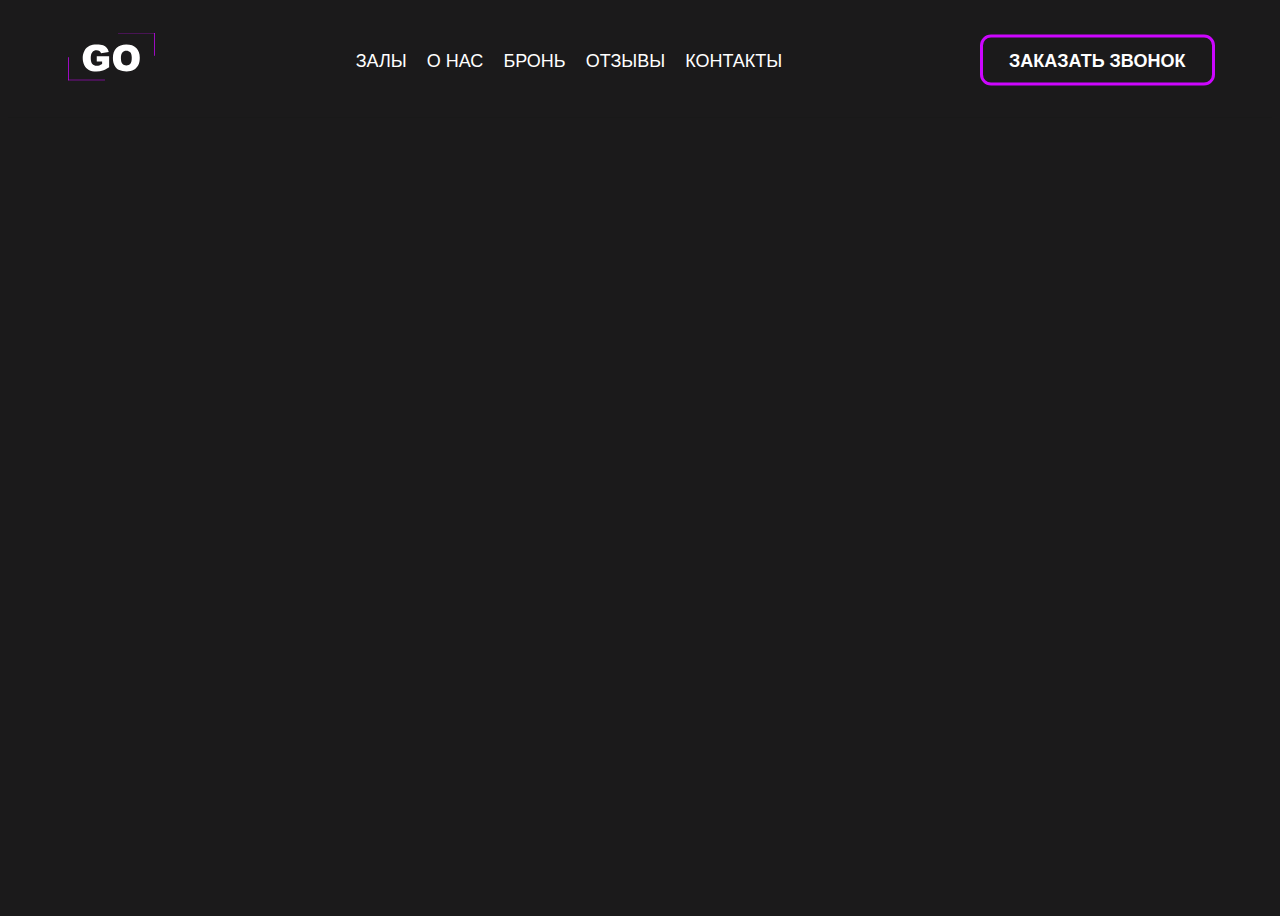
==== commit dd9561a2: "commit" ====
--- a/index.html
+++ b/index.html
@@ -3,6 +3,7 @@
 
 <head>
   <meta charset="utf-8">
+  <meta name="viewport" content="width=device-width, initial-scale=1">
   <link type="image/svg+xml" rel="icon" href="./image/favicon.svg">
   <title>Game Over - игровое пространство виртуальной реальности</title>
   <link rel="stylesheet" href="./styles/style.css">
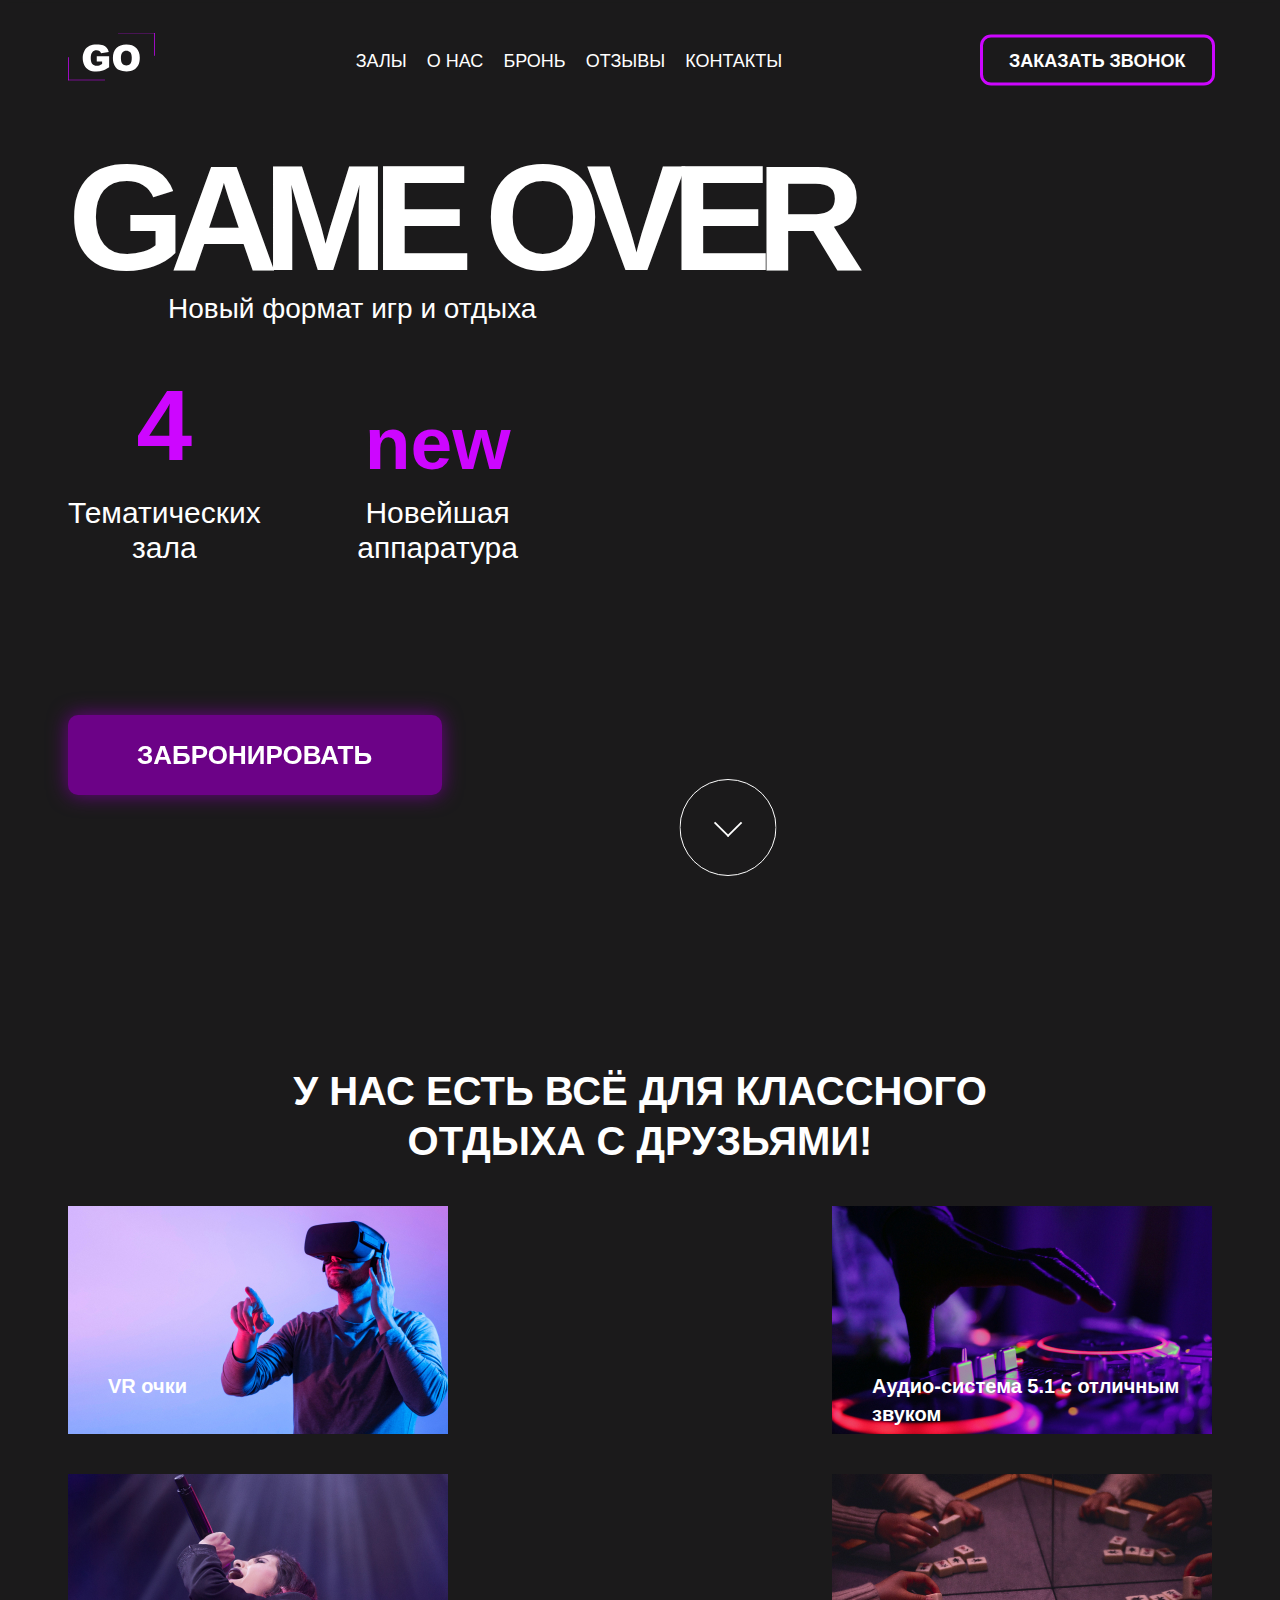
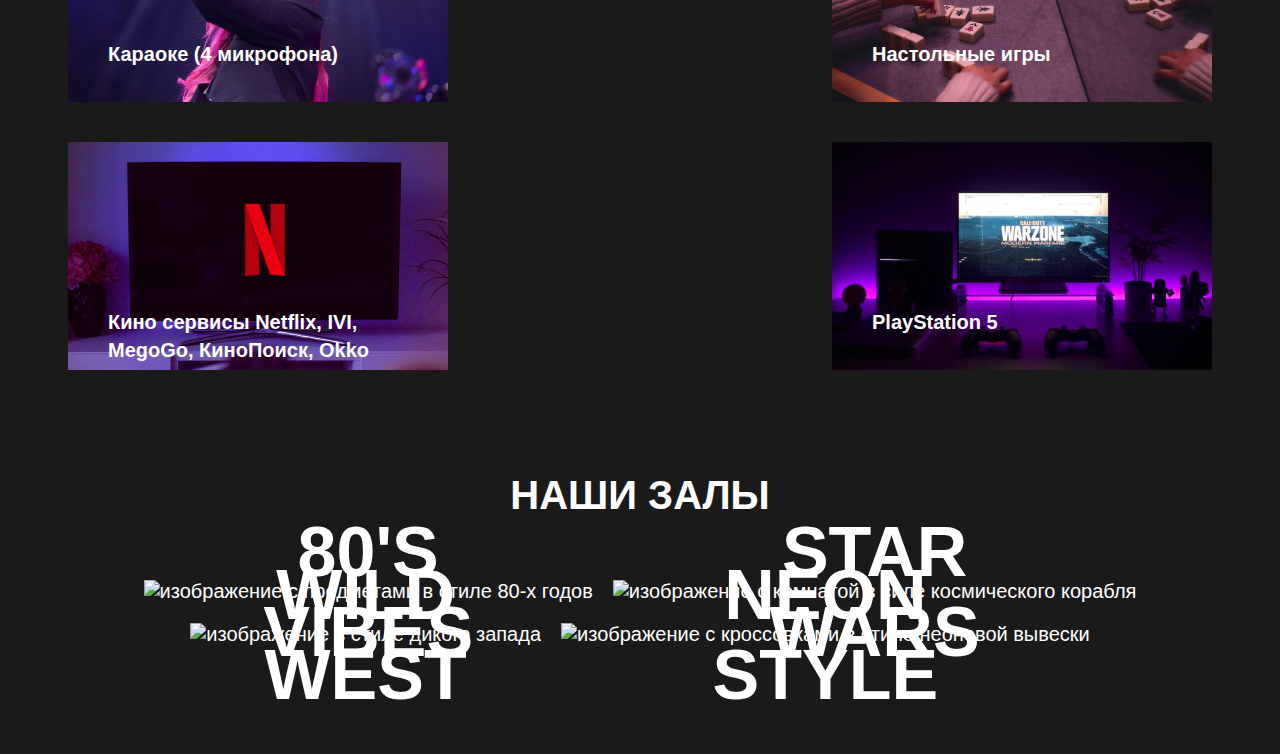
==== commit d9ea30ff: "commit" ====
--- a/index.html
+++ b/index.html
@@ -36,7 +36,7 @@
       <button class="header__button">Заказать звонок</button>
     </div>
   </header>
-<!--
+
   <main>
     <section class="hero">
       <div class="container hero__container">
@@ -67,7 +67,7 @@
           </svg>            
         </a>
       </div>
-    </section>
+    </section> 
 
     <section class="rest" id="navigation-rest">
       <div class="container">
@@ -85,15 +85,14 @@
           <li class="rest__item">
             <figure class="rest__figure figure">
               <img class="figure__image" src="./image/rest_audio.jpg" alt="диджейский пульт" width="380" height="228">
-              <figcaption class="figure__text">Аудио-система 5.1
-                с отличным звуком</figcaption>
+              <figcaption class="figure__text figure__text_audio">Аудио-система 5.1 с отличным звуком</figcaption>
             </figure>
           </li>
       
           <li class="rest__item">
             <figure class="rest__figure figure">
               <img class="figure__image" src="./image/rest_micro.jpg" alt="человек, поющий в караоке" width="380" height="228">
-              <figcaption class="figure__text">Караоке (4 микрофона)</figcaption>
+              <figcaption class="figure__text figure__text_micro">Караоке (4 микрофона)</figcaption>
             </figure>
           </li>
       
@@ -107,8 +106,7 @@
           <li class="rest__item">
             <figure class="rest__figure figure">
               <img class="figure__image" src="./image/rest_netflix.jpg" alt="монитор с логотипом киносервиса Netflix" width="380" height="228">
-              <figcaption class="figure__text">Кино сервисы <span lang="en">Netflix, IVI,
-                MegoGo,</span> КиноПоиск, <span lang="en">Okko</span></figcaption>
+              <figcaption class="figure__text figure__text_kino">Кино сервисы <span lang="en">Netflix, IVI, MegoGo,</span> КиноПоиск, <span lang="en">Okko</span></figcaption>
             </figure>
           </li>
       
@@ -161,7 +159,7 @@
         </ul>
       </div>
     </section>
-
+<!--
     <section class="reservation" id="navigation-reservation">
       <div class="container">
         <h2 class="reservation__title">Забронировать зал просто</h2>
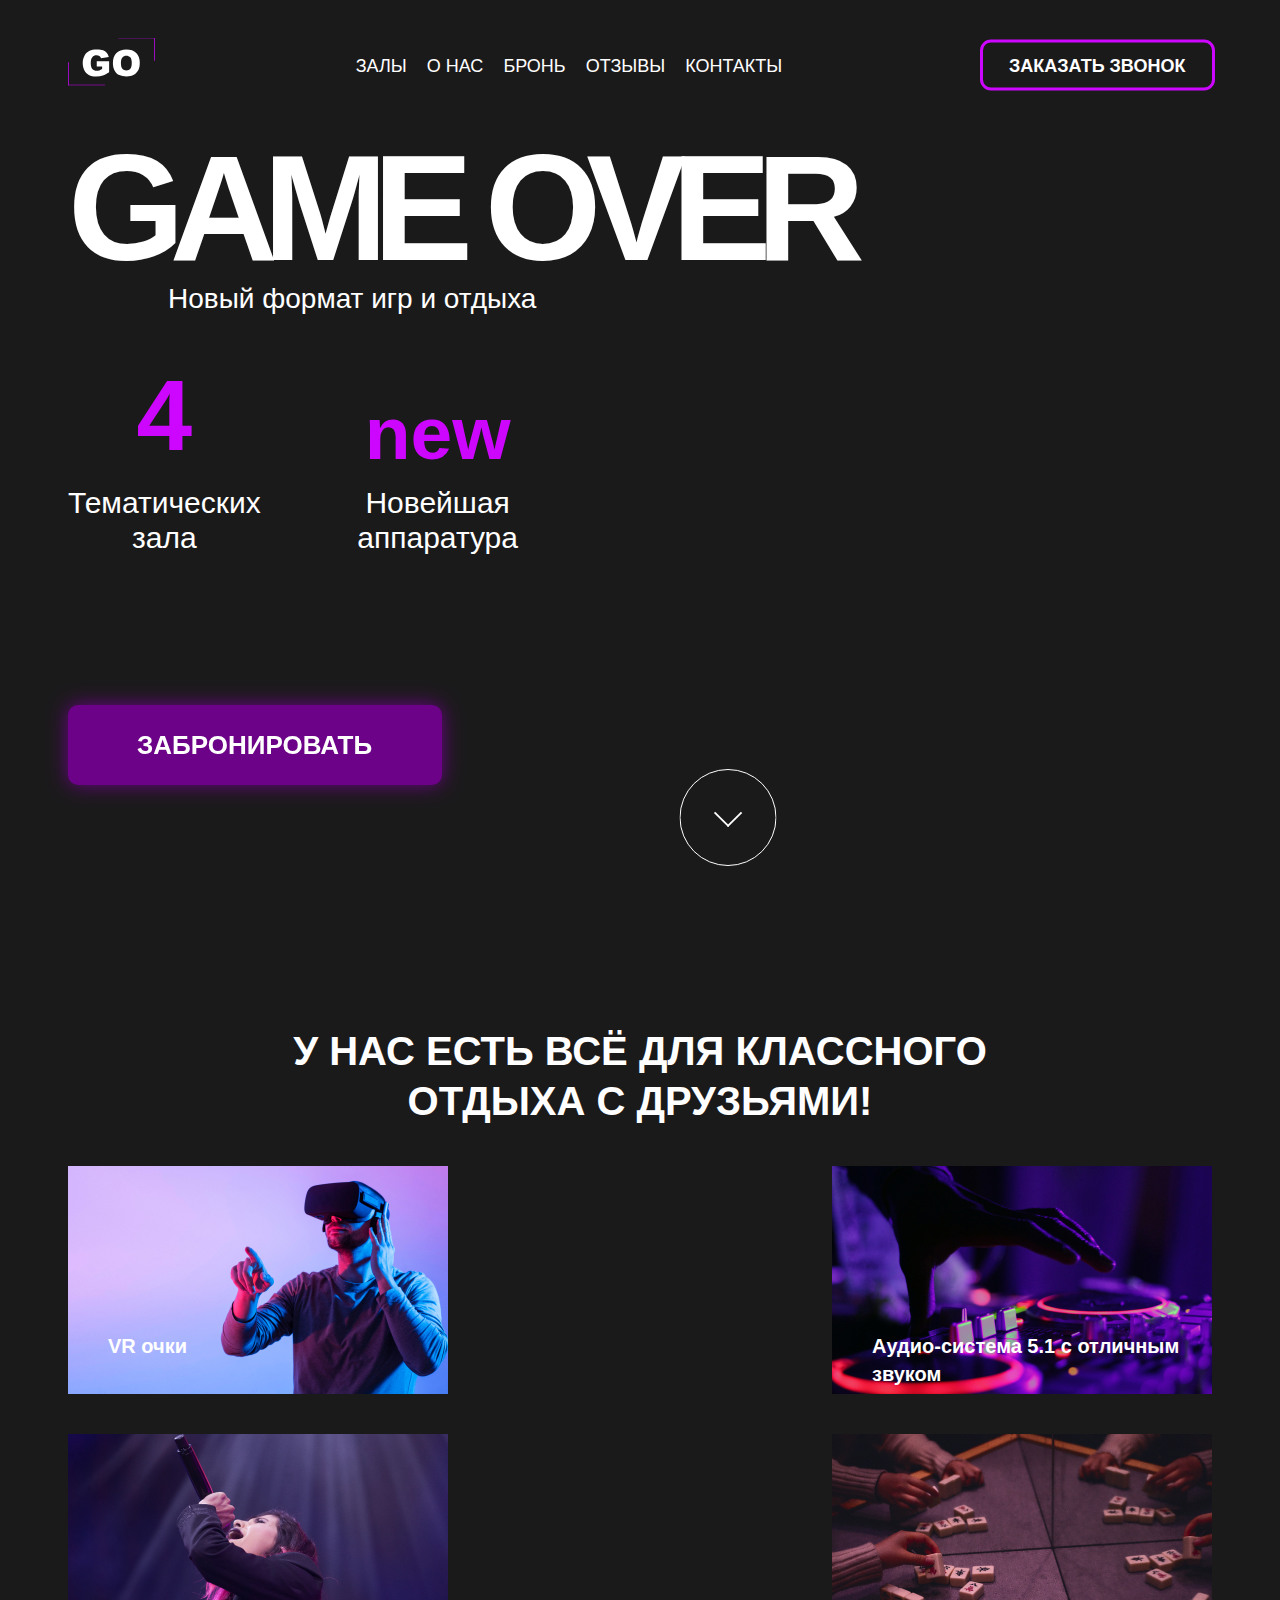
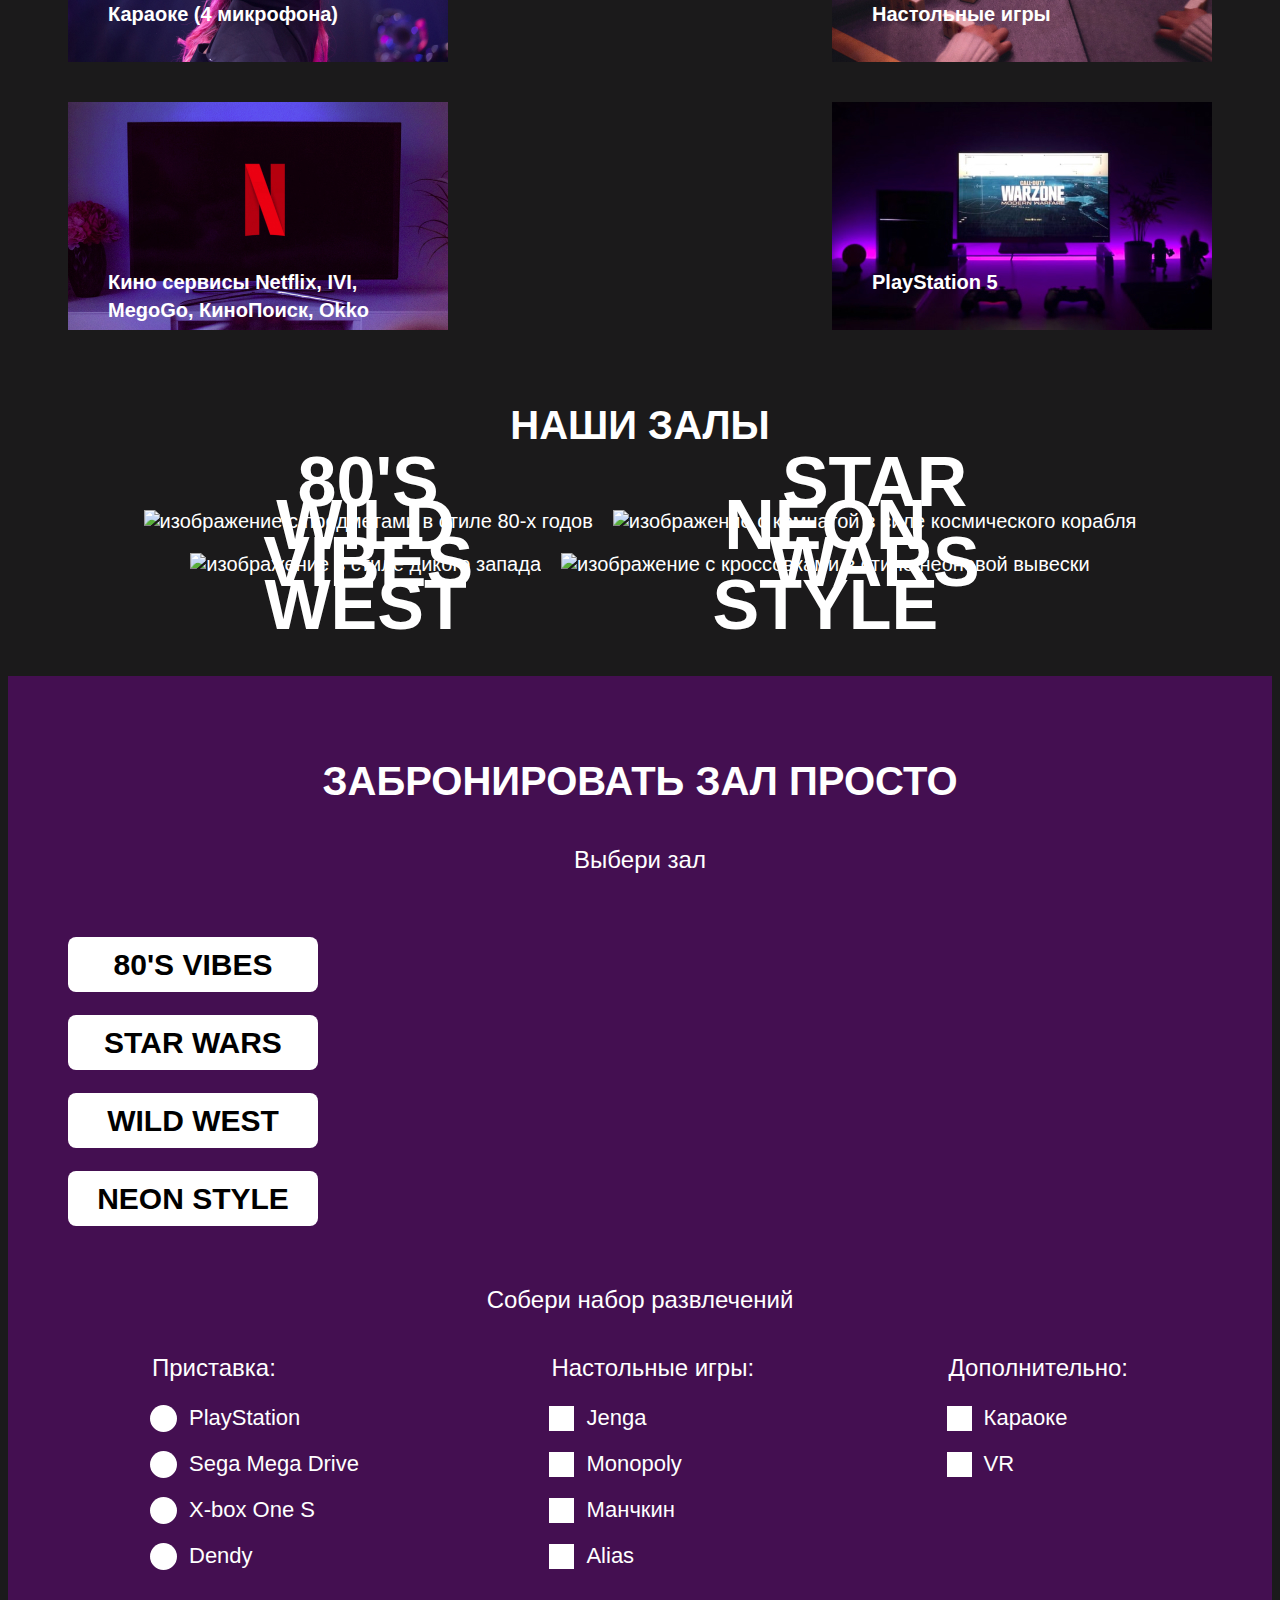
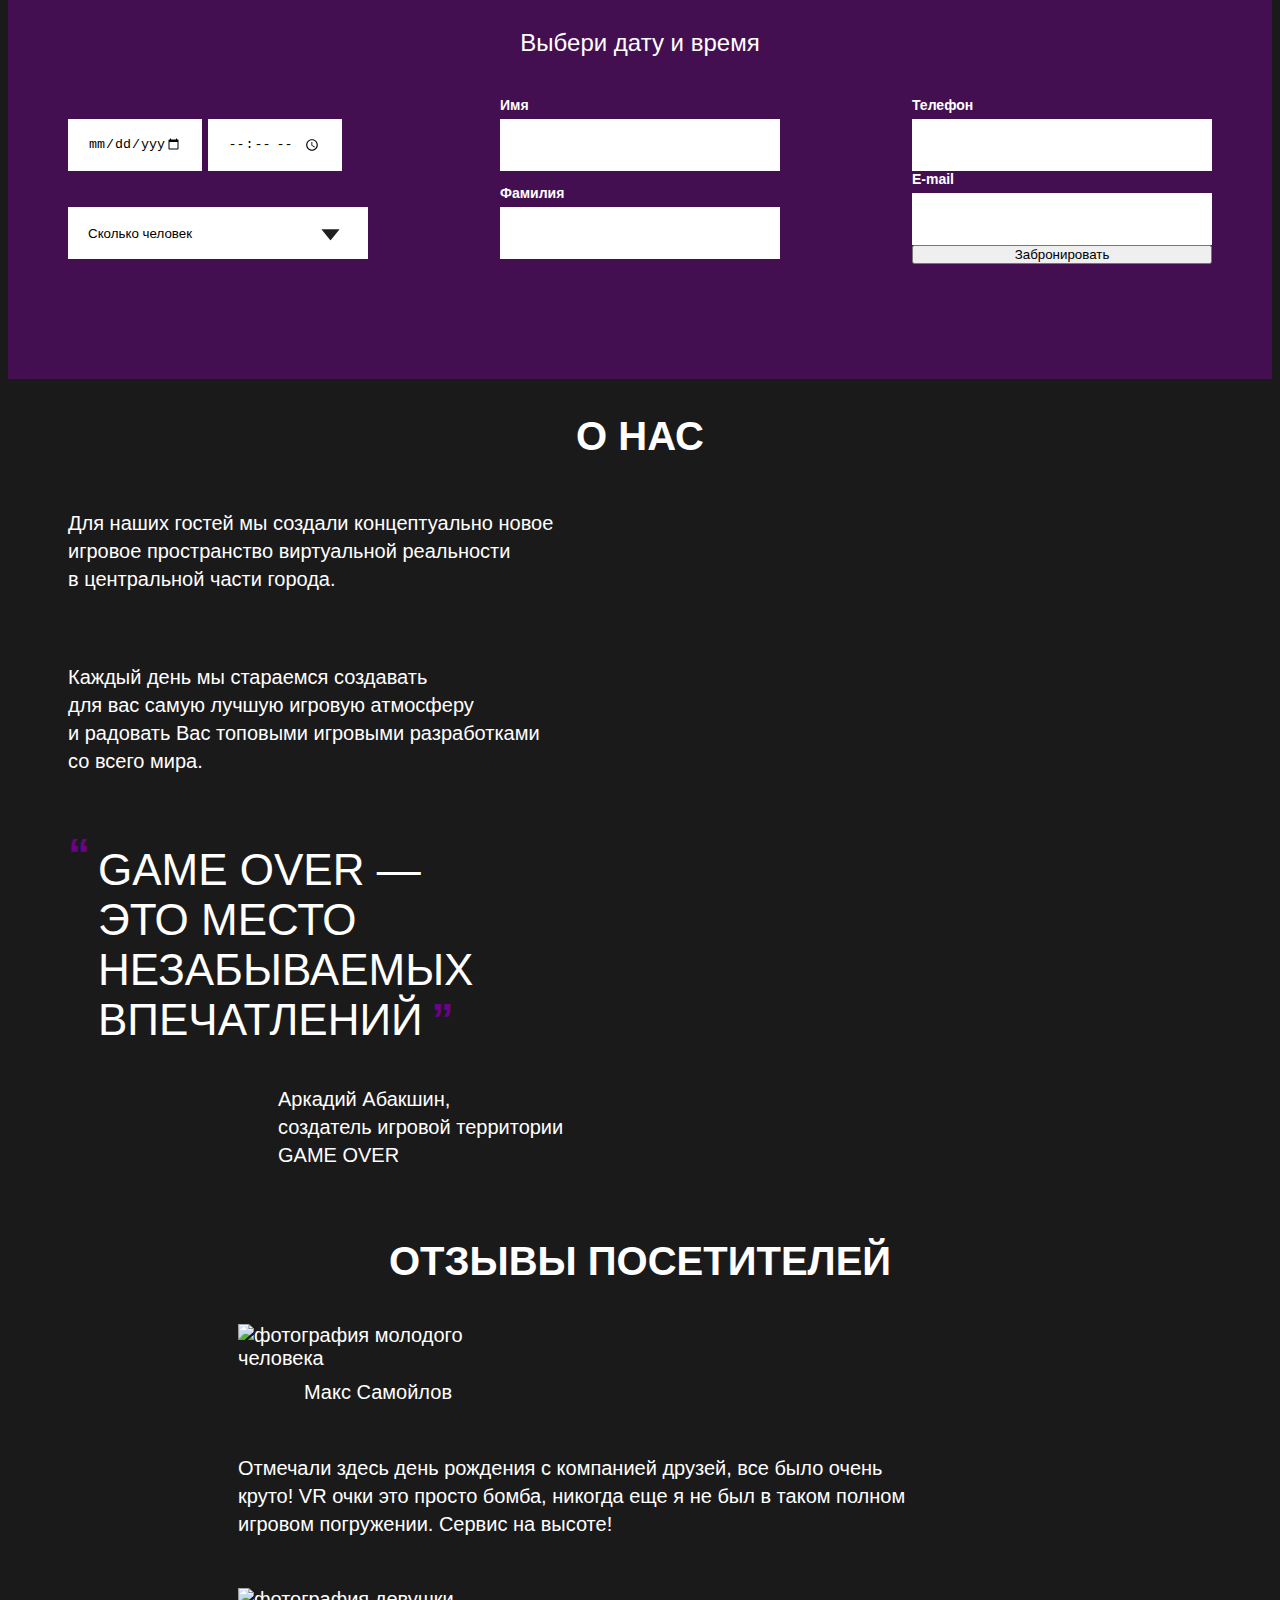
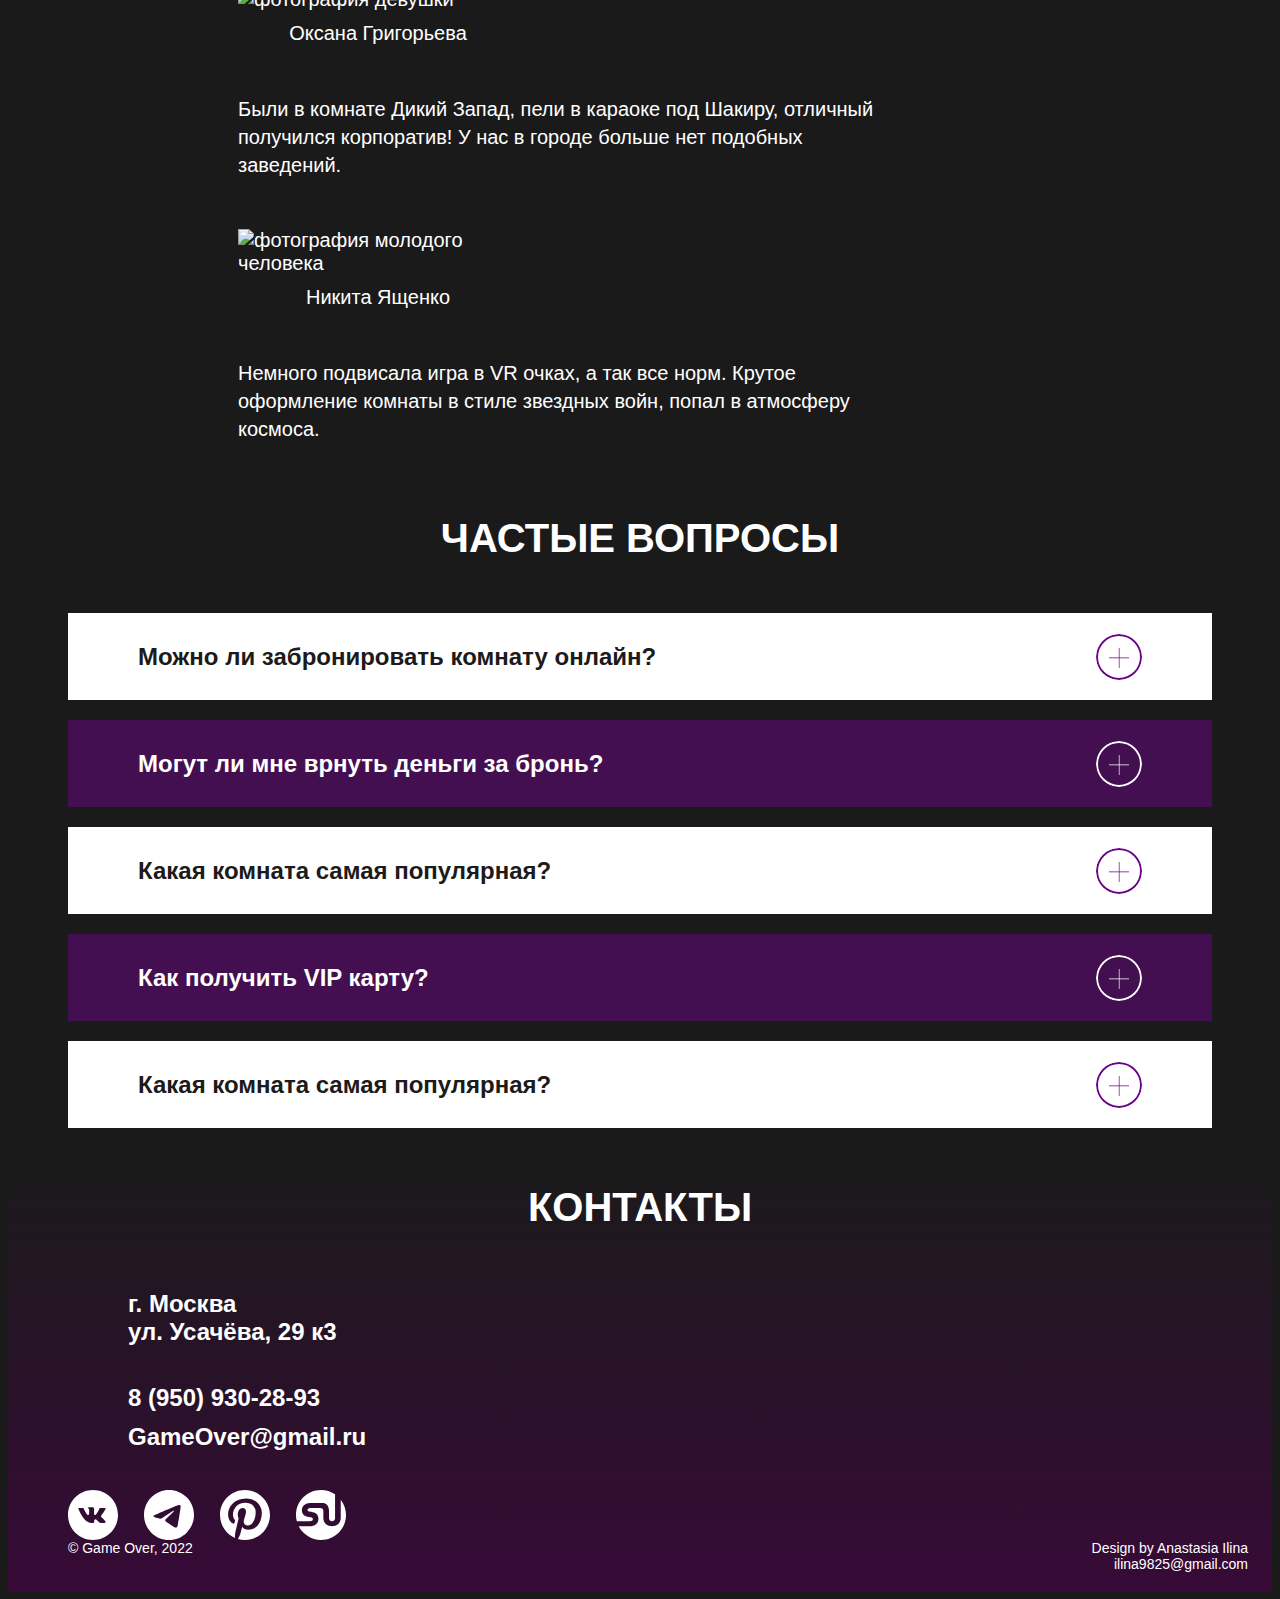
==== commit 41d22766: "commit" ====
--- a/index.html
+++ b/index.html
@@ -159,7 +159,7 @@
         </ul>
       </div>
     </section>
-<!--
+
     <section class="reservation" id="navigation-reservation">
       <div class="container">
         <h2 class="reservation__title">Забронировать зал просто</h2>
@@ -169,17 +169,19 @@
           <fieldset class="halls-choice">
             <legend class="halls-choice__title">Выбери зал</legend>  
             
-            <input class="halls-choice__radio" type="radio" id="80s-room" name="room" value="80s-vibes">
-            <label class="halls-choice__label" for="80s-room" lang="en">80's vibes</label>
-  
-            <input class="halls-choice__radio" type="radio" id="star-room" name="room" value="star-wars">
-            <label class="halls-choice__label" for="star-room" lang="en">star wars</label>
-  
-            <input class="halls-choice__radio" type="radio" id="wild-room" name="room" value="wild-west">
-            <label class="halls-choice__label" for="wild-room" lang="en">wild west</label>
-  
-            <input class="halls-choice__radio" type="radio" id="neon-room" name="room" value="neon-style">
-            <label class="halls-choice__label" for="neon-room" lang="en">neon style</label>
+            <div class="halls-choice__container">
+              <input class="halls-choice__radio" type="radio" id="80s-room" name="room" value="80s-vibes">
+              <label class="halls-choice__label" for="80s-room" lang="en">80's vibes</label>
+    
+              <input class="halls-choice__radio" type="radio" id="star-room" name="room" value="star-wars">
+              <label class="halls-choice__label" for="star-room" lang="en">star wars</label>
+    
+              <input class="halls-choice__radio" type="radio" id="wild-room" name="room" value="wild-west">
+              <label class="halls-choice__label" for="wild-room" lang="en">wild west</label>
+    
+              <input class="halls-choice__radio" type="radio" id="neon-room" name="room" value="neon-style">
+              <label class="halls-choice__label" for="neon-room" lang="en">neon style</label>
+            </div>
           </fieldset>
   
           <fieldset class="amusement-choice">
@@ -247,38 +249,40 @@
             </fieldset>
           </fieldset>
   
-          <div class="date-choice-container">
-            <fieldset class="date-choice">
-              <legend class="date-choice__title">Выбери дату и время</legend>
-    
-              <div class="date-choice__date">
+          <fieldset class="date-choice">
+            <legend class="date-choice__title">Выбери дату и время</legend>
+  
+            <div class="date-choice__date">
+              <div class="date-choice__date__container">
                 <input class="date-choice__date__date-input" type="date" name="date" required>
                 <input class="date-choice__date__time-input" type="time" name="time" required>
-  
-                <label class="date-choice__date__label">
-                  <select class="date-choice__date__select" name="person-number" required>
-                    <option value="">Сколько человек</option>
-                    <option value="1-5">1 - 5</option>
-                    <option value="5-10">5 - 10</option>
-                    <option value="10-15">10 - 15</option>
-                    <option value="more then 15">больше 15</option>
-                  </select>
-                </label>
               </div>
-  
-              <div class="date-choice__name">
-                <div>
-                  <label class="date-choice__name__label" for="name">Имя</label>
-                  <input class="date-choice__name__input" type="text" id="name" name="name" required>
-                </div>
-    
-                <div>
-                  <label class="date-choice__name__label" for="surname">Фамилия</label>
-                  <input class="date-choice__name__input" type="text" id="surname" name="surname" required>
-                </div>
+
+              <label class="date-choice__date__label">
+                <select class="date-choice__date__select" name="person-number" required>
+                  <option value="">Сколько человек</option>
+                  <option value="1-5">1 - 5</option>
+                  <option value="5-10">5 - 10</option>
+                  <option value="10-15">10 - 15</option>
+                  <option value="more then 15">больше 15</option>
+                </select>
+              </label>
+            </div>
+
+            <div class="date-choice__name">
+              <div>
+                <label class="date-choice__name__label" for="name">Имя</label>
+                <input class="date-choice__name__input" type="text" id="name" name="name" required>
               </div>
   
-              <div class="date-choice__contacts">
+              <div>
+                <label class="date-choice__name__label" for="surname">Фамилия</label>
+                <input class="date-choice__name__input" type="text" id="surname" name="surname" required>
+              </div>
+            </div>
+
+            <div class="date-choice__contacts">
+              <div class="date-choice__container">
                 <div>
                   <label class="date-choice__contacts__label" for="tel">Телефон</label>
                   <input class="date-choice__contacts__input" type="tel" id="tel" name="tel" required>
@@ -289,10 +293,10 @@
                   <input class="date-choice__contacts__input" type="email" id="email" name="email" required>
                 </div>
               </div>
-            </fieldset>
-  
-            <button class="reservation__form__button" type="submit">Забронировать</button>  
-          </div>
+
+              <button class="reservation__button" type="submit">Забронировать</button>
+            </div>
+          </fieldset>
         </form>
       </div>
     </section>
@@ -301,13 +305,21 @@
       <div class="container">
         <h2 class="about__title">О нас</h2>
 
-        <img class="about__image" src="./image/about_collage.jpg" alt="коллаж с изображениями игровых приставок и людей" width="600" height="596"> 
-
         <div class="about__description">
-          <p class="about__text">Для наших гостей мы создали концептуально новое игровое пространство виртуальной реальности в центральной части города.
-          
-          Каждый день мы стараемся создавать для вас самую лучшую игровую атмосферу и радовать Вас топовыми игровыми разработками со всего мира.
-          </p>
+          <div class="about__image"></div>
+
+          <div class="about__text__container">
+            <p class="about__text">Для наших гостей мы создали концептуально новое
+              игровое пространство виртуальной реальности
+              в центральной части города.
+            </p>
+
+            <p class="about__text">Каждый день мы стараемся создавать
+            для вас самую лучшую игровую атмосферу
+            и радовать Вас топовыми игровыми разработками
+            со всего мира.
+            </p>
+          </div>
           
           <blockquote class="blockquote">
             <div class="blockquote__quote">
@@ -320,8 +332,8 @@
   
             <div class="blockquote__cite">
               <cite class="cite">Аркадий Абакшин,
-                создатель игровой 
-                территории <span class ="text-case" lang="en">Game Over</span></cite>
+                создатель игровой территории 
+                <span class ="text-case" lang="en">Game Over</span></cite>
             </div>
           </blockquote>
         </div>
@@ -369,7 +381,7 @@
             <button class="faq__button">
               <span>Можно ли забронировать комнату онлайн?</span>
 
-              <svg width="46" height="46" viewBox="0 0 46 46" fill="none" xmlns="http://www.w3.org/2000/svg">
+              <svg class="faq__icon" width="46" height="46" viewBox="0 0 46 46" fill="none" xmlns="http://www.w3.org/2000/svg">
                 <path d="M22.8305 14H23.5085V34H22.8305V14Z" fill="white"/>
                 <path d="M13 24.1695V23.4915H33V24.1695H13Z" fill="white"/>
                 <circle cx="23" cy="23" r="22" stroke="white" stroke-width="2"/>
@@ -381,7 +393,7 @@
             <button class="faq__button">
               <span>Могут ли мне врнуть деньги за бронь?</span>
 
-              <svg width="46" height="46" viewBox="0 0 46 46" fill="none" xmlns="http://www.w3.org/2000/svg">
+              <svg class="faq__icon" width="46" height="46" viewBox="0 0 46 46" fill="none" xmlns="http://www.w3.org/2000/svg">
                 <path d="M22.8305 14H23.5085V34H22.8305V14Z" fill="white"/>
                 <path d="M13 24.1695V23.4915H33V24.1695H13Z" fill="white"/>
                 <circle cx="23" cy="23" r="22" stroke="white" stroke-width="2"/>
@@ -393,7 +405,7 @@
             <button class="faq__button">
               <span>Какая комната самая популярная?</span>
 
-              <svg width="46" height="46" viewBox="0 0 46 46" fill="none" xmlns="http://www.w3.org/2000/svg">
+              <svg class="faq__icon" width="46" height="46" viewBox="0 0 46 46" fill="none" xmlns="http://www.w3.org/2000/svg">
                 <path d="M22.8305 14H23.5085V34H22.8305V14Z" fill="white"/>
                 <path d="M13 24.1695V23.4915H33V24.1695H13Z" fill="white"/>
                 <circle cx="23" cy="23" r="22" stroke="white" stroke-width="2"/>
@@ -405,7 +417,7 @@
             <button class="faq__button">
               <span>Как получить VIP карту?</span>
 
-              <svg width="46" height="46" viewBox="0 0 46 46" fill="none" xmlns="http://www.w3.org/2000/svg">
+              <svg class="faq__icon" width="46" height="46" viewBox="0 0 46 46" fill="none" xmlns="http://www.w3.org/2000/svg">
                 <path d="M22.8305 14H23.5085V34H22.8305V14Z" fill="white"/>
                 <path d="M13 24.1695V23.4915H33V24.1695H13Z" fill="white"/>
                 <circle cx="23" cy="23" r="22" stroke="white" stroke-width="2"/>
@@ -413,11 +425,11 @@
             </button>
           </li>
 
-          <li class="faq__item">
+          <li class="faq__item faq__item_hidden">
             <button class="faq__button">
               <span>Какая комната самая популярная?</span>
 
-              <svg width="46" height="46" viewBox="0 0 46 46" fill="none" xmlns="http://www.w3.org/2000/svg">
+              <svg class="faq__icon" width="46" height="46" viewBox="0 0 46 46" fill="none" xmlns="http://www.w3.org/2000/svg">
                 <path d="M22.8305 14H23.5085V34H22.8305V14Z" fill="white"/>
                 <path d="M13 24.1695V23.4915H33V24.1695H13Z" fill="white"/>
                 <circle cx="23" cy="23" r="22" stroke="white" stroke-width="2"/>
@@ -437,8 +449,8 @@
         <div class="footer__contacts">
           <address class="address">
             <p class="address__location">г. Москва
-              ул. Аквамарина, 16</p>
-            <p class="address__tel" ><a class="address__link" href="tel:89509302893">8(950)930-28-93</a></p>
+              ул. Усачёва, 29 к3</p>
+            <p class="address__tel" ><a class="address__link" href="tel:89509302893">8 (950) 930-28-93</a></p>
             <p class="address__email" ><a class="address__link" href="mailto:gameover@gmail.ru" lang="en">GameOver@gmail.ru</a></p>
           </address>
           
@@ -477,17 +489,17 @@
             </li>
           </ul>
         </div>
-  
-        <img class="footer__image" src="./image/contacts_map.jpg" alt="карта местонахождения клуба" width="680" height="274">
-  
-        <div class="copy">
-          <p class="copy__text" lang="en">&copy; Game Over, 2022</p>
-          <p class="copy__text" lang="en">Design by Anastasia Ilina
-            ilina9825@gmail.com</p>
-        </div>
+
+        <div class="footer__image"></div>
+      </div>
+
+      <div class="copy">
+        <p class="copy__text" lang="en">&copy; Game Over, 2022</p>
+        <p class="copy__text" lang="en">Design by Anastasia Ilina
+          ilina9825@gmail.com</p>
       </div>
     </div>
-  </footer>-->
+  </footer>
 </body>
 </html>
 
